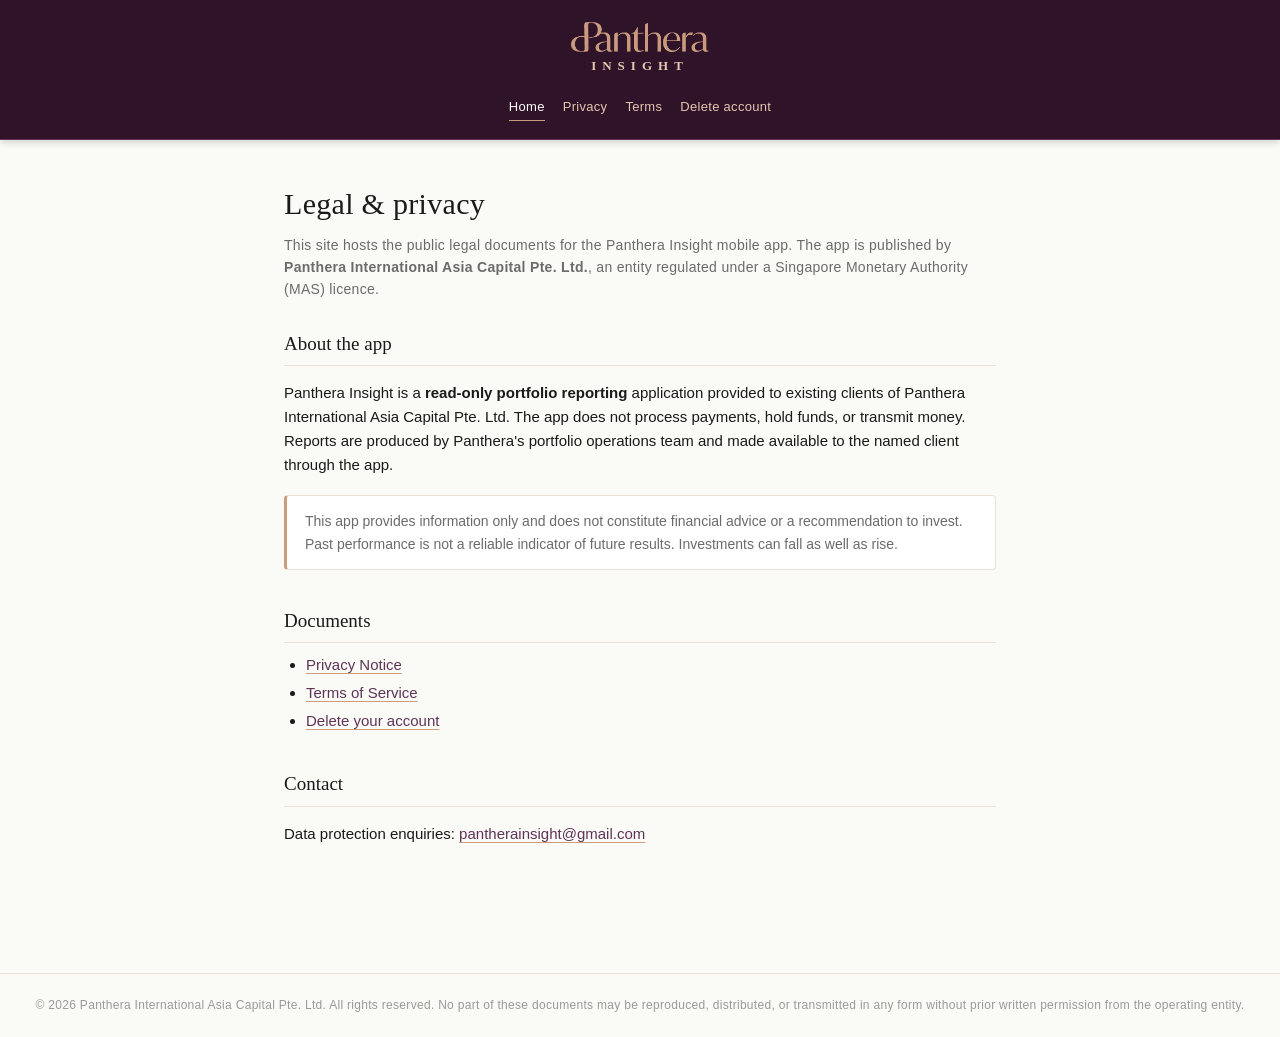
==== index.html @ 2f25b0ae "Init application legal information, terms and conditions for Panthera Insight." ====
<!DOCTYPE html>
<html lang="en">
<head>
  <meta charset="utf-8" />
  <meta name="viewport" content="width=device-width, initial-scale=1" />
  <title>Panthera Insight — Legal</title>
  <link rel="stylesheet" href="style.css" />
</head>
<body>
  <header class="site">
    <div class="inner">
      <div class="brand">
        <img class="wordmark"
             src="assets/panthera-wordmark-gold.png"
             alt="Panthera">
        <div class="submark">INSIGHT</div>
      </div>
      <nav>
        <a href="index.html" aria-current="page">Home</a>
        <a href="privacy.html">Privacy</a>
        <a href="terms.html">Terms</a>
        <a href="delete-account.html">Delete account</a>
      </nav>
    </div>
  </header>
  <main>
    <h1>Legal &amp; privacy</h1>
    <p class="lede">
      This site hosts the public legal documents for the
      Panthera Insight mobile app. The app is published by
      <strong>Panthera International Asia Capital Pte. Ltd.</strong>,
      an entity regulated under a Singapore Monetary Authority (MAS)
      licence.
    </p>

    <h2>About the app</h2>
    <p>
      Panthera Insight is a
      <strong>read-only portfolio reporting</strong> application
      provided to existing clients of Panthera International Asia
      Capital Pte. Ltd. The app does not process payments, hold
      funds, or transmit money. Reports are produced by Panthera's
      portfolio operations team and made available to the named client
      through the app.
    </p>

    <div class="callout">
      This app provides information only and does not constitute
      financial advice or a recommendation to invest. Past performance
      is not a reliable indicator of future results. Investments can
      fall as well as rise.
    </div>

    <h2>Documents</h2>
    <ul>
      <li><a href="privacy.html">Privacy Notice</a></li>
      <li><a href="terms.html">Terms of Service</a></li>
      <li><a href="delete-account.html">Delete your account</a></li>
    </ul>

    <h2>Contact</h2>
    <p>
      Data protection enquiries:
      <a href="mailto:pantherainsight@gmail.com">pantherainsight@gmail.com</a>
    </p>
  </main>
  <footer class="site">
    &copy; 2026 Panthera International Asia Capital Pte. Ltd. All rights
    reserved.  No part of these documents may be reproduced,
    distributed, or transmitted in any form without prior written
    permission from the operating entity.
  </footer>
</body>
</html>
---- style.css ----
/* Panthera Insight — public legal site.
   Palette matches lib/core/theme/app_theme.dart:
     pantheraDeepPurple  rgb(47,  19,  40)
     pantheraMidPurple   rgb(94,  52,  86)
     pantheraGold        rgb(205, 156, 127)
     pantheraAqua        rgb(54,  182, 195)   — unused on legal pages.
*/

:root {
  --deep:        #2F1328;
  --mid:         #5E3456;
  --gold:        #CD9C7F;
  --gold-soft:   #E4C6B0;

  --bg:          #FAFAF7;
  --surface:     #FFFFFF;
  --surface-2:   #F4F2EE;
  --border:      #E8E2D8;

  --text:        #1A1A1A;
  --muted:       #6B6B6B;
  --tertiary:    #9A9A9A;

  --danger:      #A32D2D;
  --max-width:   760px;

  --font-serif:  Didot, "Bodoni 72", "Playfair Display", Georgia, serif;
  --font-sans:   -apple-system, BlinkMacSystemFont, "Segoe UI", Roboto,
                 "Helvetica Neue", Arial, sans-serif;
}

@media (prefers-color-scheme: dark) {
  :root {
    --bg:        #1A0E18;
    --surface:   #261621;
    --surface-2: #2F1B29;
    --border:    #3D2435;
    --text:      #F3EEE8;
    --muted:     #C7BBB1;
    --tertiary:  #8E8278;
  }
}

* { box-sizing: border-box; }

html, body { margin: 0; padding: 0; }

body {
  background: var(--bg);
  color: var(--text);
  font-family: var(--font-sans);
  font-size: 15px;
  line-height: 1.6;
  -webkit-font-smoothing: antialiased;
}

/* ─────────────────────── Header ─────────────────────── */

header.site {
  background: var(--deep);
  color: var(--gold);
  border-bottom: 1px solid var(--mid);
  padding: 22px 24px 18px;
  /* Pinned: stays in view while the main content scrolls under it.
     z-index keeps the header above any positioned children of
     `main`. The drop-shadow appears only once content has scrolled
     past, so the header looks flat at the top of the page. */
  position: sticky;
  top: 0;
  z-index: 10;
  box-shadow: 0 2px 8px rgba(0, 0, 0, 0.18);
}

header.site .inner {
  max-width: var(--max-width);
  margin: 0 auto;
  display: flex;
  flex-direction: column;
  align-items: center;
  gap: 8px;
}

header.site .brand {
  text-align: center;
}

header.site h1 {
  font-family: var(--font-serif);
  font-weight: 500;
  font-size: 28px;
  letter-spacing: 0.5px;
  margin: 0;
  color: var(--gold);
}

header.site .wordmark {
  display: block;
  height: 30px;
  width: auto;
  /* The PNG ships at full resolution; constrain by height so the
     wordmark scales gracefully across devices without pixelating
     on retina. */
}

header.site .submark {
  font-family: var(--font-serif);
  font-weight: 600;
  font-size: 13px;
  letter-spacing: 6px;
  color: var(--gold-soft);
  margin-top: 4px;
}

header.site nav {
  margin-top: 12px;
  display: flex;
  gap: 18px;
  flex-wrap: wrap;
  justify-content: center;
}

header.site nav a {
  color: var(--gold-soft);
  text-decoration: none;
  font-size: 13px;
  letter-spacing: 0.3px;
  transition: color 120ms ease;
}

header.site nav a:hover { color: #fff; }
header.site nav a[aria-current="page"] {
  color: #fff;
  border-bottom: 1px solid var(--gold);
  padding-bottom: 2px;
}

/* ─────────────────────── Main ─────────────────────── */

main {
  max-width: var(--max-width);
  margin: 0 auto;
  padding: 40px 24px 64px;
}

main h1 {
  font-family: var(--font-serif);
  font-weight: 500;
  font-size: 30px;
  letter-spacing: 0.3px;
  margin: 0 0 6px;
  color: var(--text);
}

main p.lede {
  color: var(--muted);
  font-size: 14px;
  letter-spacing: 0.3px;
  margin: 0 0 28px;
}

h2 {
  font-family: var(--font-serif);
  font-weight: 500;
  font-size: 19px;
  margin: 36px 0 10px;
  padding-bottom: 6px;
  border-bottom: 1px solid var(--border);
  color: var(--text);
}

h2:first-of-type { margin-top: 24px; }

h3 {
  font-family: var(--font-sans);
  font-size: 14px;
  font-weight: 700;
  letter-spacing: 0.3px;
  text-transform: uppercase;
  color: var(--muted);
  margin: 22px 0 6px;
}

ul, ol {
  padding-left: 22px;
  margin: 8px 0 14px;
}

li { margin: 4px 0; }

a {
  color: var(--mid);
  text-decoration-color: var(--gold);
  text-underline-offset: 3px;
}
@media (prefers-color-scheme: dark) {
  a { color: var(--gold-soft); }
}

a:hover { color: var(--deep); }
@media (prefers-color-scheme: dark) {
  a:hover { color: #fff; }
}

strong { font-weight: 600; }

code, .mono {
  font-family: ui-monospace, "SF Mono", Menlo, Consolas, monospace;
  font-size: 0.88em;
  background: var(--surface-2);
  padding: 2px 6px;
  border-radius: 4px;
  border: 1px solid var(--border);
}

/* ─────────────────────── Callouts ─────────────────────── */

.callout {
  background: var(--surface);
  border: 1px solid var(--border);
  border-left: 3px solid var(--gold);
  padding: 14px 18px;
  margin: 18px 0;
  border-radius: 4px;
  font-size: 14px;
  color: var(--muted);
}

.callout.danger {
  border-left-color: var(--danger);
}

/* ─────────────────────── Buttons ─────────────────────── */

.button {
  display: inline-block;
  padding: 11px 20px;
  background: var(--deep);
  color: var(--gold-soft);
  text-decoration: none;
  border-radius: 6px;
  font-weight: 600;
  font-size: 14px;
  letter-spacing: 0.3px;
  border: 1px solid var(--mid);
  transition: background 120ms ease, color 120ms ease;
}

.button:hover {
  background: var(--mid);
  color: #fff;
}

.button.danger {
  background: var(--danger);
  border-color: var(--danger);
  color: #fff;
}

.button.danger:hover {
  background: #8a1f1f;
}

/* ─────────────────────── Tables ─────────────────────── */

table {
  width: 100%;
  border-collapse: collapse;
  margin: 14px 0 20px;
  font-size: 14px;
}

th, td {
  padding: 8px 10px;
  text-align: left;
  border-bottom: 1px solid var(--border);
  vertical-align: top;
}

th {
  font-weight: 600;
  color: var(--muted);
  background: var(--surface-2);
}

/* ─────────────────────── Footer ─────────────────────── */

footer.site {
  border-top: 1px solid var(--border);
  margin-top: 48px;
  padding: 22px 24px;
  font-size: 12px;
  color: var(--tertiary);
  text-align: center;
  letter-spacing: 0.3px;
}

footer.site strong {
  color: var(--muted);
  font-weight: 600;
}

/* ─────────────────────── Narrow screens ─────────────────────── */

@media (max-width: 520px) {
  header.site { padding: 16px 16px 12px; }
  header.site h1 { font-size: 24px; }
  header.site .wordmark { height: 26px; }
  header.site .submark { font-size: 12px; letter-spacing: 5px; }
  main { padding: 28px 16px 48px; }
  main h1 { font-size: 26px; }
  h2 { font-size: 17px; }
}
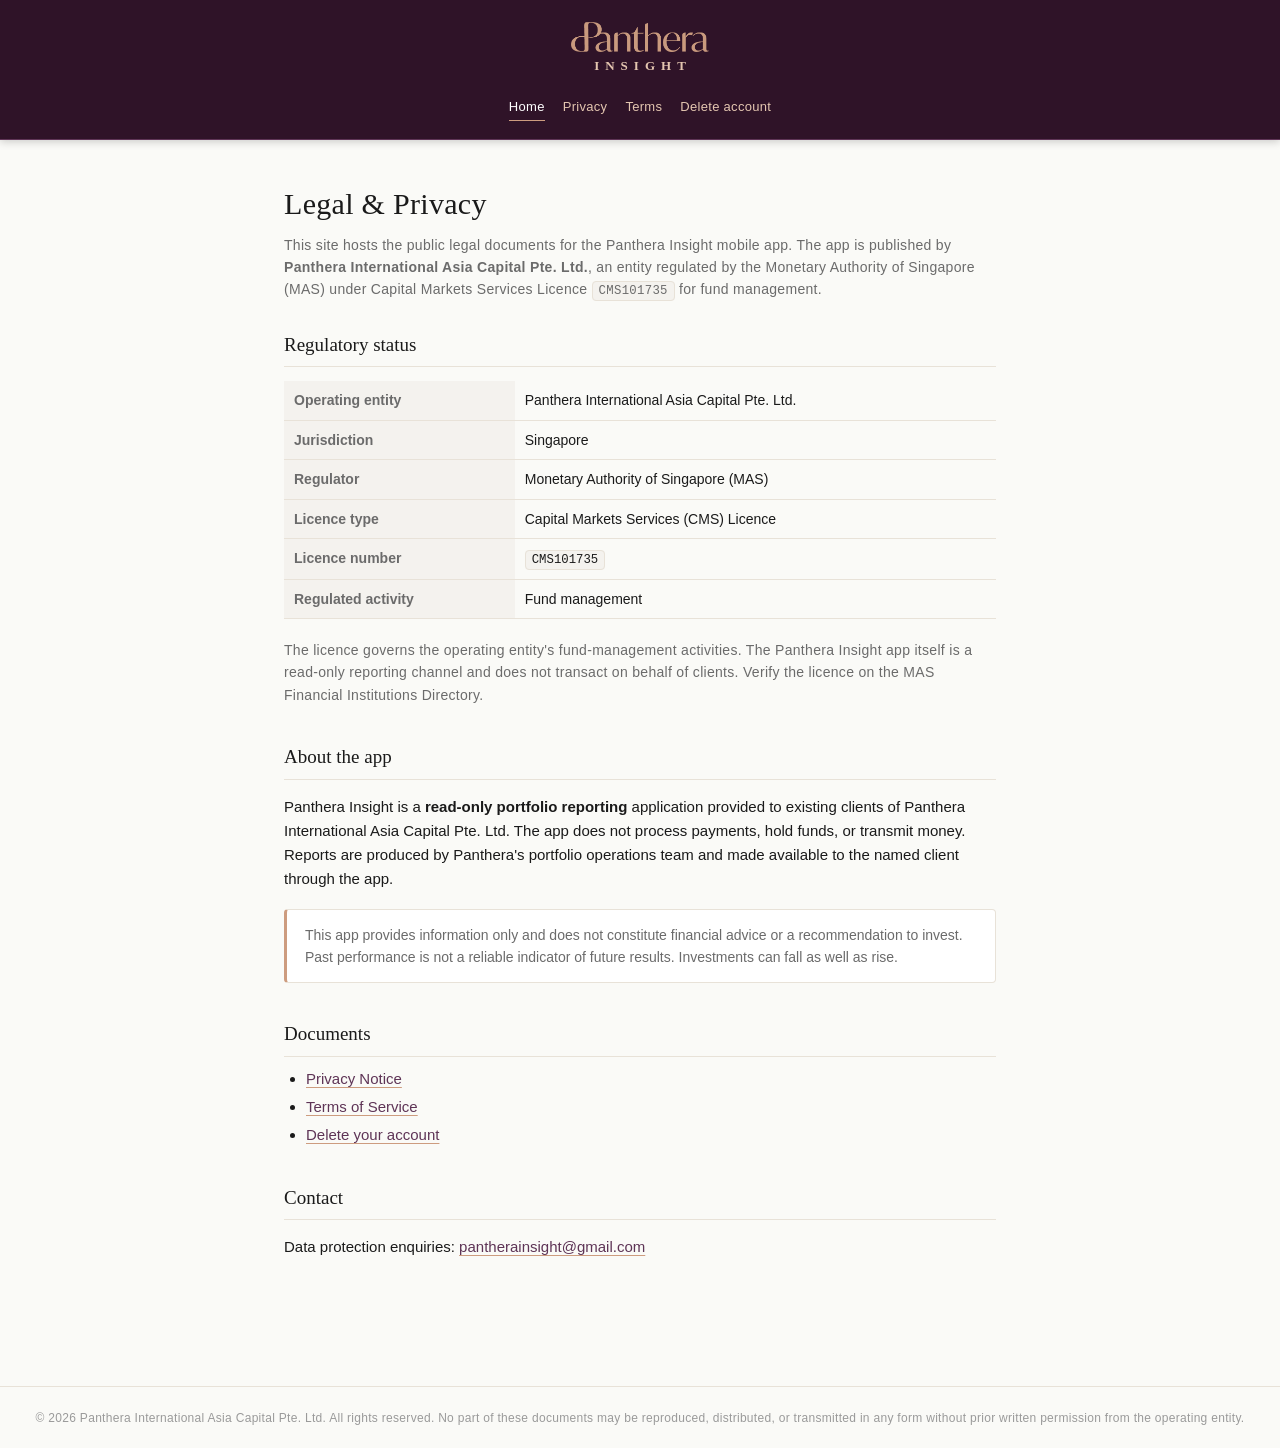
==== commit 2ae533ba: "Update legal sites theme." ====
--- a/index.html
+++ b/index.html
@@ -4,6 +4,7 @@
   <meta charset="utf-8" />
   <meta name="viewport" content="width=device-width, initial-scale=1" />
   <title>Panthera Insight — Legal</title>
+  <link rel="icon" type="image/png" href="assets/favicon.png" />
   <link rel="stylesheet" href="style.css" />
 </head>
 <body>
@@ -24,13 +25,50 @@
     </div>
   </header>
   <main>
-    <h1>Legal &amp; privacy</h1>
+    <h1>Legal &amp; Privacy</h1>
     <p class="lede">
       This site hosts the public legal documents for the
       Panthera Insight mobile app. The app is published by
       <strong>Panthera International Asia Capital Pte. Ltd.</strong>,
-      an entity regulated under a Singapore Monetary Authority (MAS)
-      licence.
+      an entity regulated by the Monetary Authority of Singapore
+      (MAS) under Capital Markets Services Licence
+      <span class="mono">CMS101735</span> for fund management.
+    </p>
+
+    <h2>Regulatory status</h2>
+    <table>
+      <tbody>
+        <tr>
+          <th scope="row">Operating entity</th>
+          <td>Panthera International Asia Capital Pte. Ltd.</td>
+        </tr>
+        <tr>
+          <th scope="row">Jurisdiction</th>
+          <td>Singapore</td>
+        </tr>
+        <tr>
+          <th scope="row">Regulator</th>
+          <td>Monetary Authority of Singapore (MAS)</td>
+        </tr>
+        <tr>
+          <th scope="row">Licence type</th>
+          <td>Capital Markets Services (CMS) Licence</td>
+        </tr>
+        <tr>
+          <th scope="row">Licence number</th>
+          <td><span class="mono">CMS101735</span></td>
+        </tr>
+        <tr>
+          <th scope="row">Regulated activity</th>
+          <td>Fund management</td>
+        </tr>
+      </tbody>
+    </table>
+    <p class="lede">
+      The licence governs the operating entity's fund-management
+      activities. The Panthera Insight app itself is a read-only
+      reporting channel and does not transact on behalf of clients.
+      Verify the licence on the MAS Financial Institutions Directory.
     </p>
 
     <h2>About the app</h2>
--- a/style.css
+++ b/style.css
@@ -82,6 +82,9 @@
 
 header.site .brand {
   text-align: center;
+  display: flex;
+  flex-direction: column;
+  align-items: center;
 }
 
 header.site h1 {
@@ -95,6 +98,7 @@
 
 header.site .wordmark {
   display: block;
+  margin: 0 auto;
   height: 30px;
   width: auto;
   /* The PNG ships at full resolution; constrain by height so the
@@ -107,6 +111,9 @@
   font-weight: 600;
   font-size: 13px;
   letter-spacing: 6px;
+  /* Trailing letter-spacing pushes the visual center right; pad-left
+     by the same amount so INSIGHT sits true-center under the PNG. */
+  padding-left: 6px;
   color: var(--gold-soft);
   margin-top: 4px;
 }
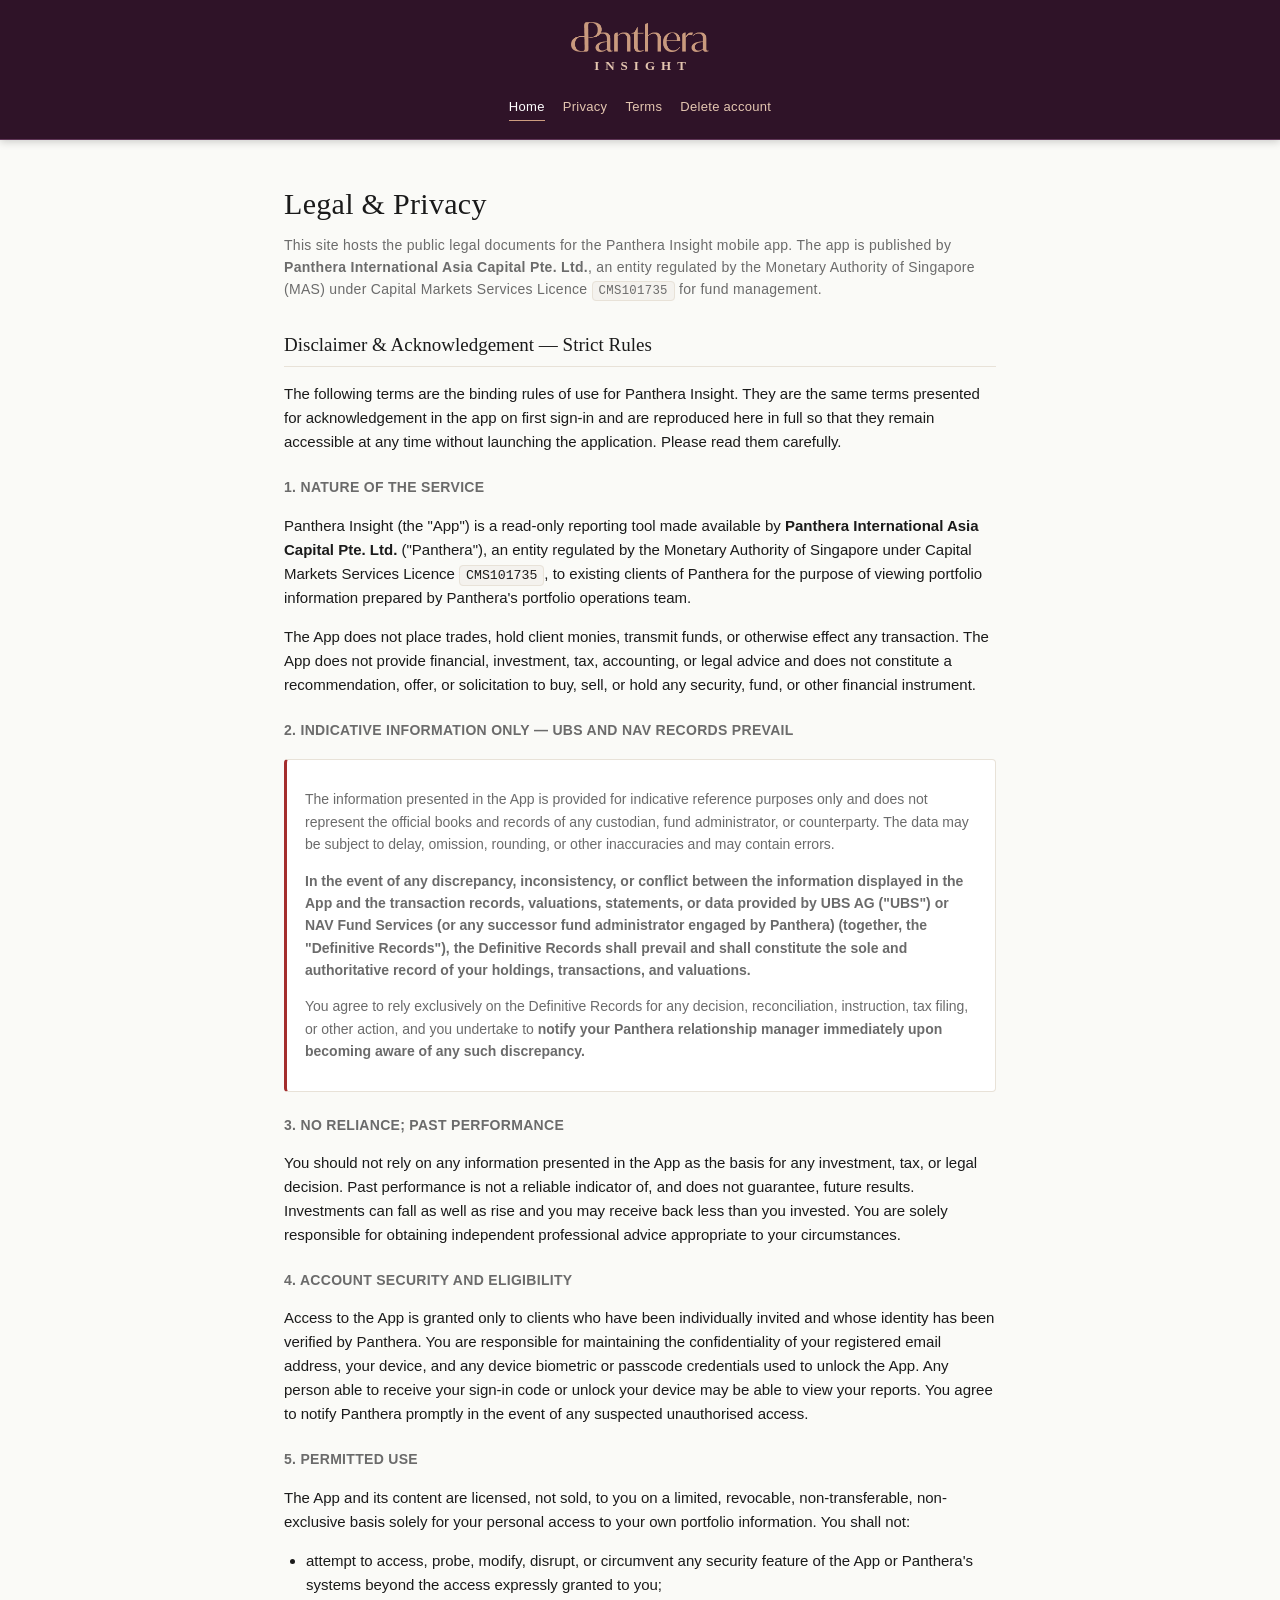
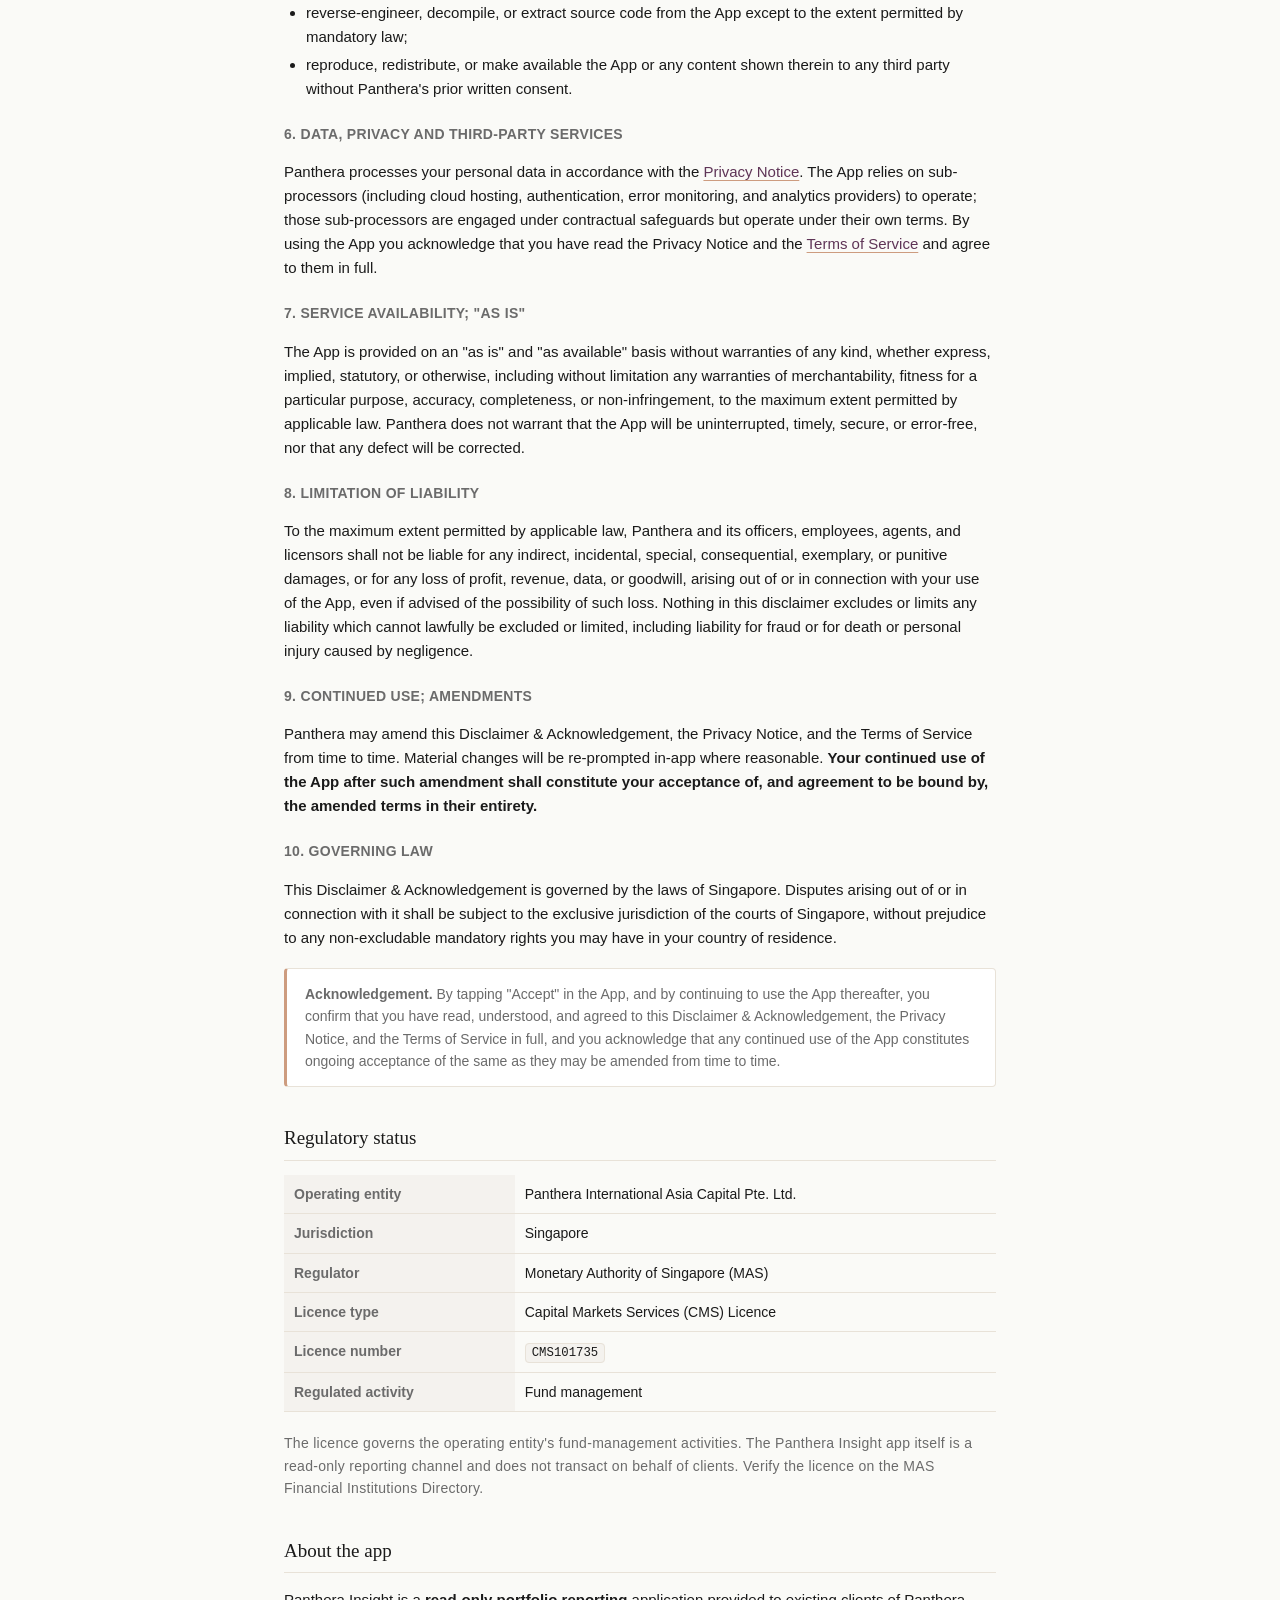
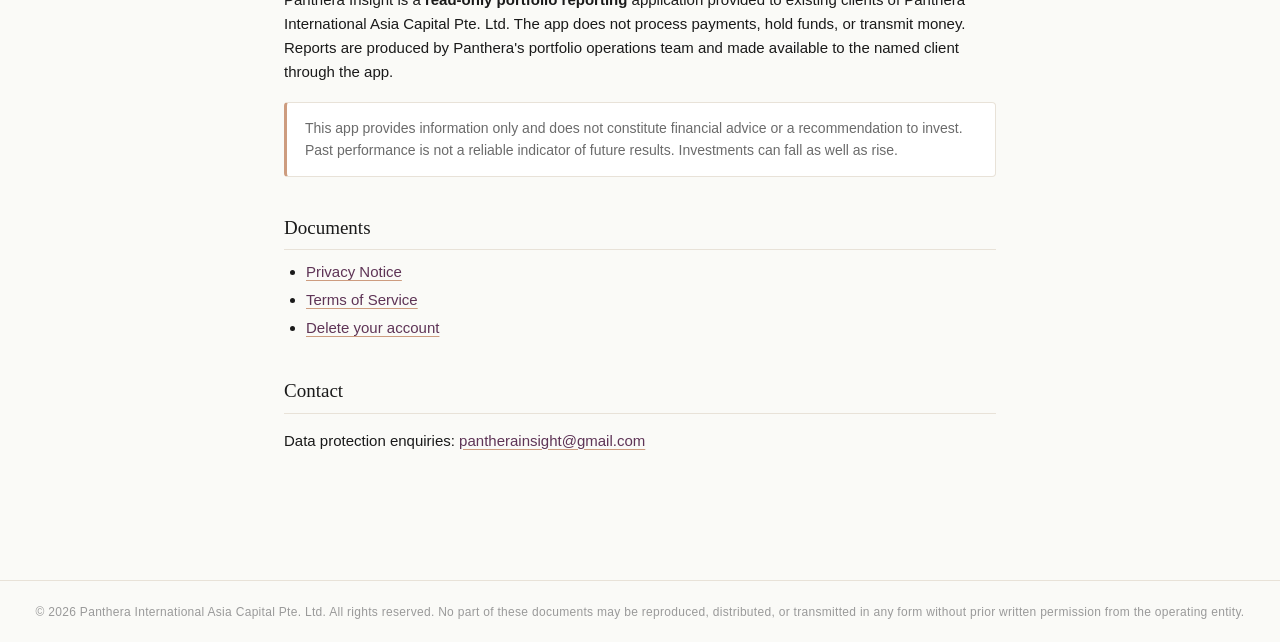
==== commit d1e0d667: "Add disclaimer full text toi legal site." ====
--- a/index.html
+++ b/index.html
@@ -35,6 +35,169 @@
       <span class="mono">CMS101735</span> for fund management.
     </p>
 
+    <h2>Disclaimer &amp; Acknowledgement — Strict Rules</h2>
+    <p>
+      The following terms are the binding rules of use for Panthera
+      Insight. They are the same terms presented for acknowledgement in
+      the app on first sign-in and are reproduced here in full so that
+      they remain accessible at any time without launching the
+      application. Please read them carefully.
+    </p>
+
+    <h3>1. Nature of the service</h3>
+    <p>
+      Panthera Insight (the "App") is a read-only reporting tool made
+      available by <strong>Panthera International Asia Capital Pte.
+      Ltd.</strong> ("Panthera"), an entity regulated by the Monetary
+      Authority of Singapore under Capital Markets Services Licence
+      <span class="mono">CMS101735</span>, to existing clients of
+      Panthera for the purpose of viewing portfolio information prepared
+      by Panthera's portfolio operations team.
+    </p>
+    <p>
+      The App does not place trades, hold client monies, transmit funds,
+      or otherwise effect any transaction. The App does not provide
+      financial, investment, tax, accounting, or legal advice and does
+      not constitute a recommendation, offer, or solicitation to buy,
+      sell, or hold any security, fund, or other financial instrument.
+    </p>
+
+    <h3>2. Indicative information only — UBS and NAV records prevail</h3>
+    <div class="callout danger">
+      <p>
+        The information presented in the App is provided for indicative
+        reference purposes only and does not represent the official
+        books and records of any custodian, fund administrator, or
+        counterparty. The data may be subject to delay, omission,
+        rounding, or other inaccuracies and may contain errors.
+      </p>
+      <p>
+        <strong>In the event of any discrepancy, inconsistency, or
+        conflict between the information displayed in the App and the
+        transaction records, valuations, statements, or data provided
+        by UBS AG ("UBS") or NAV Fund Services (or any successor fund
+        administrator engaged by Panthera) (together, the "Definitive
+        Records"), the Definitive Records shall prevail and shall
+        constitute the sole and authoritative record of your holdings,
+        transactions, and valuations.</strong>
+      </p>
+      <p>
+        You agree to rely exclusively on the Definitive Records for any
+        decision, reconciliation, instruction, tax filing, or other
+        action, and you undertake to <strong>notify your Panthera
+        relationship manager immediately upon becoming aware of any such
+        discrepancy.</strong>
+      </p>
+    </div>
+
+    <h3>3. No reliance; past performance</h3>
+    <p>
+      You should not rely on any information presented in the App as
+      the basis for any investment, tax, or legal decision. Past
+      performance is not a reliable indicator of, and does not
+      guarantee, future results. Investments can fall as well as rise
+      and you may receive back less than you invested. You are solely
+      responsible for obtaining independent professional advice
+      appropriate to your circumstances.
+    </p>
+
+    <h3>4. Account security and eligibility</h3>
+    <p>
+      Access to the App is granted only to clients who have been
+      individually invited and whose identity has been verified by
+      Panthera. You are responsible for maintaining the confidentiality
+      of your registered email address, your device, and any device
+      biometric or passcode credentials used to unlock the App. Any
+      person able to receive your sign-in code or unlock your device
+      may be able to view your reports. You agree to notify Panthera
+      promptly in the event of any suspected unauthorised access.
+    </p>
+
+    <h3>5. Permitted use</h3>
+    <p>
+      The App and its content are licensed, not sold, to you on a
+      limited, revocable, non-transferable, non-exclusive basis solely
+      for your personal access to your own portfolio information. You
+      shall not:
+    </p>
+    <ul>
+      <li>attempt to access, probe, modify, disrupt, or circumvent any
+        security feature of the App or Panthera's systems beyond the
+        access expressly granted to you;</li>
+      <li>reverse-engineer, decompile, or extract source code from the
+        App except to the extent permitted by mandatory law;</li>
+      <li>reproduce, redistribute, or make available the App or any
+        content shown therein to any third party without Panthera's
+        prior written consent.</li>
+    </ul>
+
+    <h3>6. Data, privacy and third-party services</h3>
+    <p>
+      Panthera processes your personal data in accordance with the
+      <a href="privacy.html">Privacy Notice</a>. The App relies on
+      sub-processors (including cloud hosting, authentication, error
+      monitoring, and analytics providers) to operate; those
+      sub-processors are engaged under contractual safeguards but
+      operate under their own terms. By using the App you acknowledge
+      that you have read the Privacy Notice and the
+      <a href="terms.html">Terms of Service</a> and agree to them in
+      full.
+    </p>
+
+    <h3>7. Service availability; "as is"</h3>
+    <p>
+      The App is provided on an "as is" and "as available" basis
+      without warranties of any kind, whether express, implied,
+      statutory, or otherwise, including without limitation any
+      warranties of merchantability, fitness for a particular purpose,
+      accuracy, completeness, or non-infringement, to the maximum
+      extent permitted by applicable law. Panthera does not warrant
+      that the App will be uninterrupted, timely, secure, or
+      error-free, nor that any defect will be corrected.
+    </p>
+
+    <h3>8. Limitation of liability</h3>
+    <p>
+      To the maximum extent permitted by applicable law, Panthera and
+      its officers, employees, agents, and licensors shall not be
+      liable for any indirect, incidental, special, consequential,
+      exemplary, or punitive damages, or for any loss of profit,
+      revenue, data, or goodwill, arising out of or in connection with
+      your use of the App, even if advised of the possibility of such
+      loss. Nothing in this disclaimer excludes or limits any liability
+      which cannot lawfully be excluded or limited, including liability
+      for fraud or for death or personal injury caused by negligence.
+    </p>
+
+    <h3>9. Continued use; amendments</h3>
+    <p>
+      Panthera may amend this Disclaimer &amp; Acknowledgement, the
+      Privacy Notice, and the Terms of Service from time to time.
+      Material changes will be re-prompted in-app where reasonable.
+      <strong>Your continued use of the App after such amendment shall
+      constitute your acceptance of, and agreement to be bound by, the
+      amended terms in their entirety.</strong>
+    </p>
+
+    <h3>10. Governing law</h3>
+    <p>
+      This Disclaimer &amp; Acknowledgement is governed by the laws of
+      Singapore. Disputes arising out of or in connection with it shall
+      be subject to the exclusive jurisdiction of the courts of
+      Singapore, without prejudice to any non-excludable mandatory
+      rights you may have in your country of residence.
+    </p>
+
+    <div class="callout">
+      <strong>Acknowledgement.</strong> By tapping "Accept" in the App,
+      and by continuing to use the App thereafter, you confirm that you
+      have read, understood, and agreed to this Disclaimer &amp;
+      Acknowledgement, the Privacy Notice, and the Terms of Service in
+      full, and you acknowledge that any continued use of the App
+      constitutes ongoing acceptance of the same as they may be amended
+      from time to time.
+    </div>
+
     <h2>Regulatory status</h2>
     <table>
       <tbody>
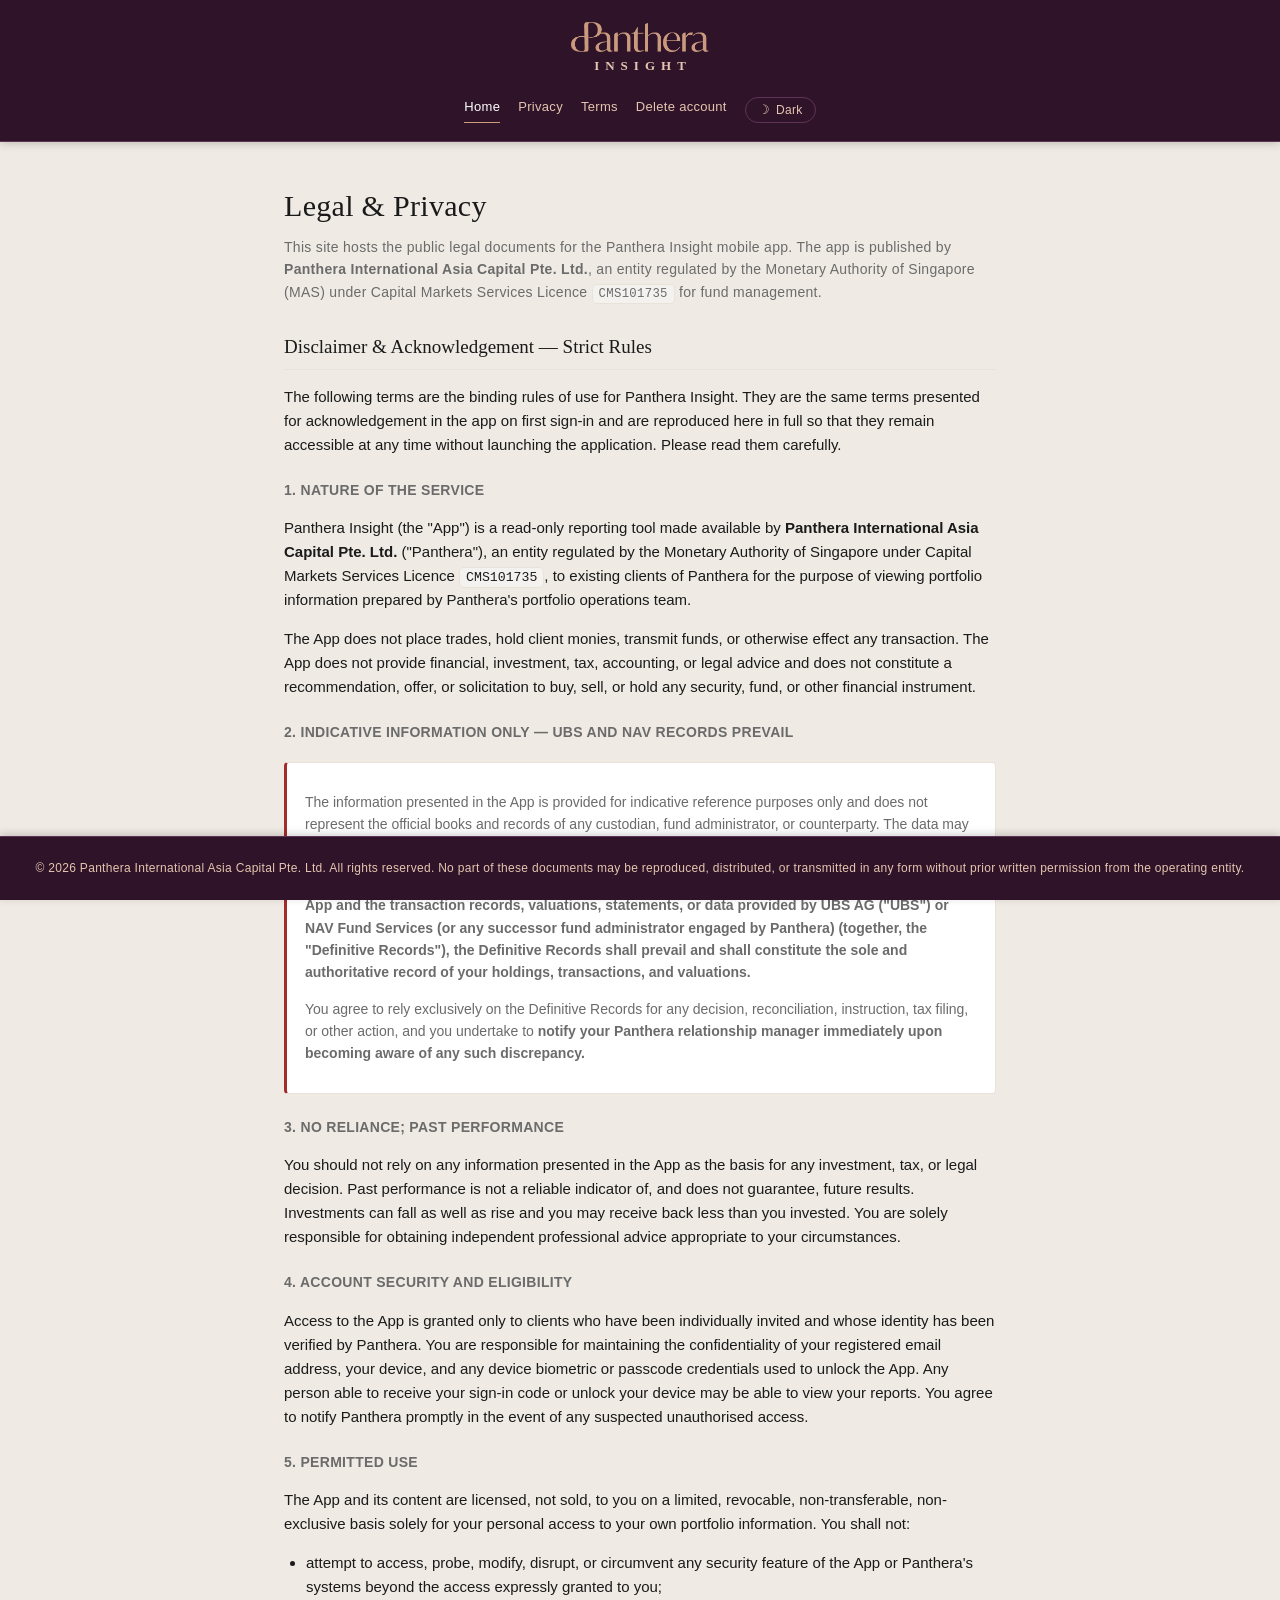
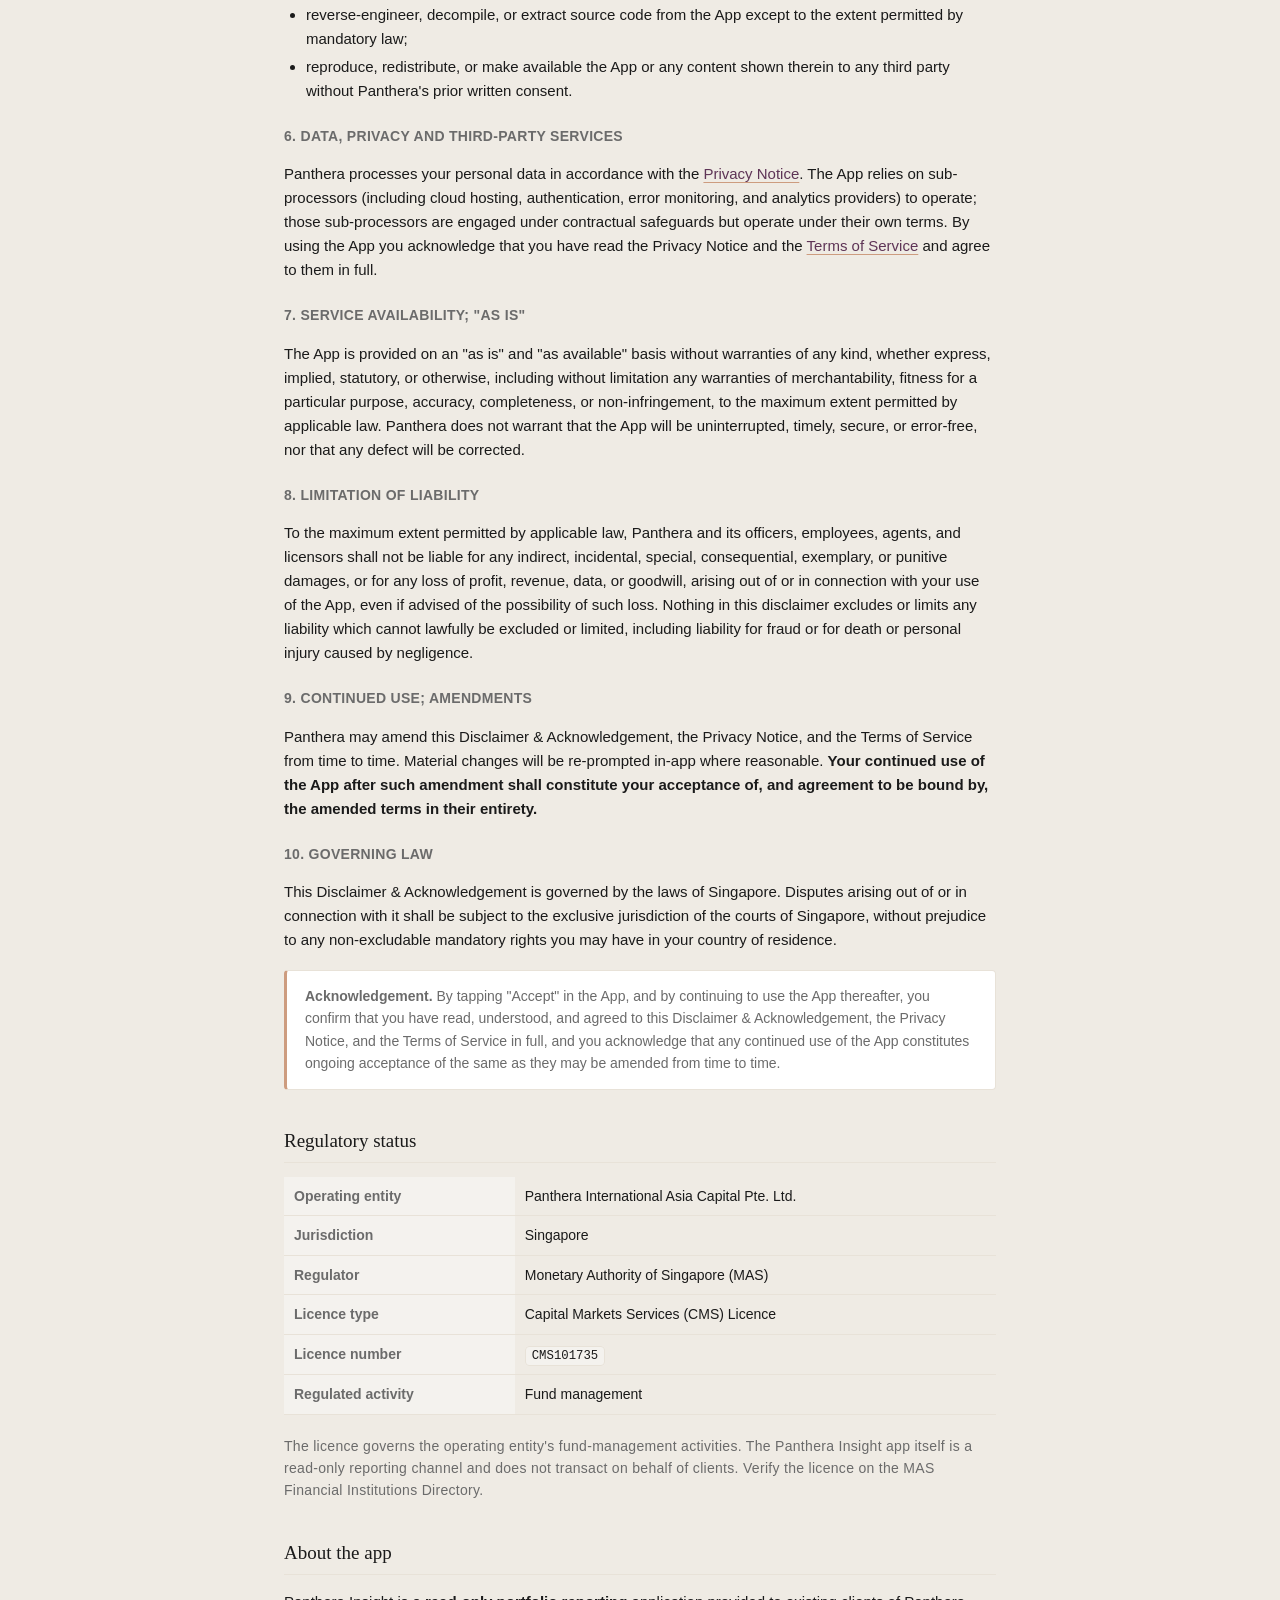
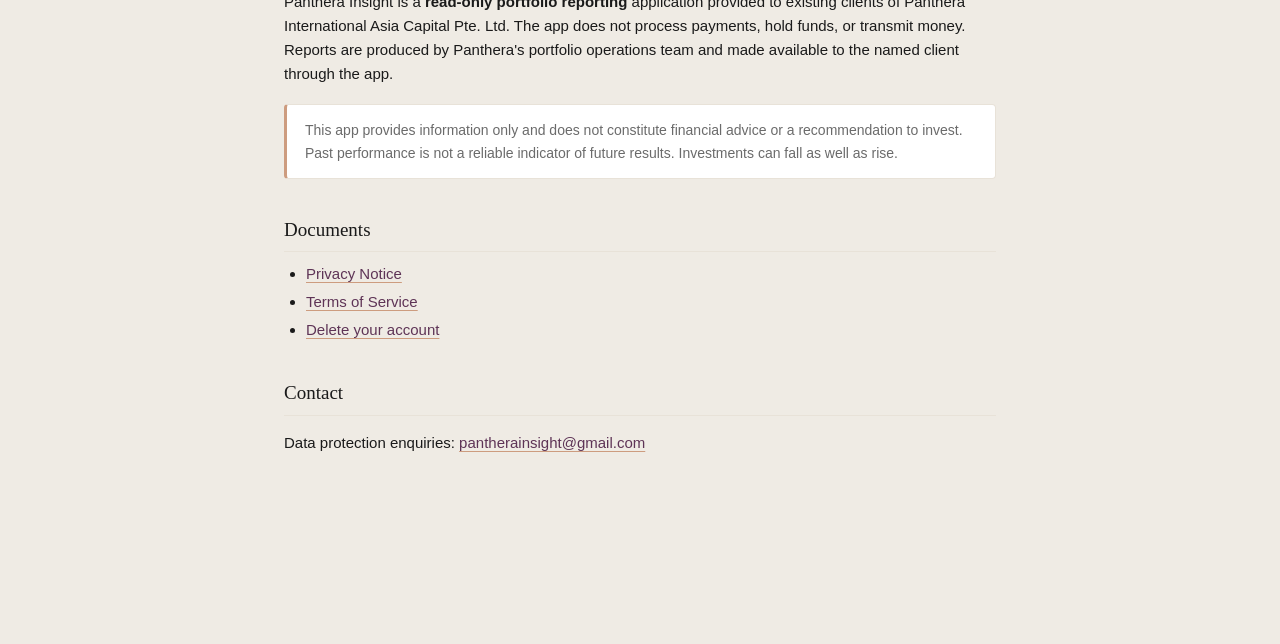
==== commit 3236fd43: "Add switcher for dark and light theme." ====
--- a/index.html
+++ b/index.html
@@ -6,6 +6,22 @@
   <title>Panthera Insight — Legal</title>
   <link rel="icon" type="image/png" href="assets/favicon.png" />
   <link rel="stylesheet" href="style.css" />
+  <!-- Resolve the theme before first paint to avoid a flash of the
+       wrong palette. Mirrors the logic in theme.js (kept inline and
+       dependency-free so it runs synchronously during head parse). -->
+  <script>
+    (function () {
+      try {
+        var c = localStorage.getItem("panthera-theme");
+        var t = c === "light" || c === "dark" ? c
+          : (window.matchMedia &&
+             window.matchMedia("(prefers-color-scheme: dark)").matches
+               ? "dark" : "light");
+        document.documentElement.setAttribute("data-theme", t);
+      } catch (e) {}
+    })();
+  </script>
+  <script defer src="theme.js"></script>
 </head>
 <body>
   <header class="site">
@@ -21,6 +37,11 @@
         <a href="privacy.html">Privacy</a>
         <a href="terms.html">Terms</a>
         <a href="delete-account.html">Delete account</a>
+        <button type="button" class="theme-toggle"
+                aria-label="Switch between light and dark theme">
+          <span class="when-light"><span class="icon" aria-hidden="true">&#9789;</span>Dark</span>
+          <span class="when-dark"><span class="icon" aria-hidden="true">&#9728;</span>Light</span>
+        </button>
       </nav>
     </div>
   </header>
--- a/style.css
+++ b/style.css
@@ -12,7 +12,7 @@
   --gold:        #CD9C7F;
   --gold-soft:   #E4C6B0;
 
-  --bg:          #FAFAF7;
+  --bg:          #EFEBE4;
   --surface:     #FFFFFF;
   --surface-2:   #F4F2EE;
   --border:      #E8E2D8;
@@ -24,13 +24,35 @@
   --danger:      #A32D2D;
   --max-width:   760px;
 
+  --link:        var(--mid);
+  --link-hover:  var(--deep);
+
   --font-serif:  Didot, "Bodoni 72", "Playfair Display", Georgia, serif;
   --font-sans:   -apple-system, BlinkMacSystemFont, "Segoe UI", Roboto,
                  "Helvetica Neue", Arial, sans-serif;
 }
 
+/* Dark palette. The same token overrides are applied in two cases:
+   (1) the visitor has explicitly chosen dark via the header toggle
+       (`data-theme="dark"` set on <html> by theme.js), and
+   (2) no explicit choice is stored and the OS prefers dark. The
+       early-apply script in each page resolves the active theme and
+       writes data-theme before paint, so the media query below is a
+       no-JS fallback only — hence the :not([data-theme]) guard. */
+:root[data-theme="dark"] {
+  --bg:        #1A0E18;
+  --surface:   #261621;
+  --surface-2: #2F1B29;
+  --border:    #3D2435;
+  --text:      #F3EEE8;
+  --muted:     #C7BBB1;
+  --tertiary:  #8E8278;
+  --link:      var(--gold-soft);
+  --link-hover:#FFFFFF;
+}
+
 @media (prefers-color-scheme: dark) {
-  :root {
+  :root:not([data-theme]) {
     --bg:        #1A0E18;
     --surface:   #261621;
     --surface-2: #2F1B29;
@@ -38,6 +60,8 @@
     --text:      #F3EEE8;
     --muted:     #C7BBB1;
     --tertiary:  #8E8278;
+    --link:      var(--gold-soft);
+    --link-hover:#FFFFFF;
   }
 }
 
@@ -141,6 +165,57 @@
   padding-bottom: 2px;
 }
 
+/* Theme toggle. Sits in the header alongside the nav links and
+   inherits the gold-on-deep palette so it reads as part of the
+   masthead in both light and dark. The label/icon are swapped by
+   theme.js to reflect the action the button performs. */
+.theme-toggle {
+  display: inline-flex;
+  align-items: center;
+  gap: 6px;
+  background: transparent;
+  color: var(--gold-soft);
+  border: 1px solid var(--mid);
+  border-radius: 999px;
+  padding: 5px 12px;
+  font-family: var(--font-sans);
+  font-size: 12px;
+  letter-spacing: 0.3px;
+  cursor: pointer;
+  transition: color 120ms ease, border-color 120ms ease,
+              background 120ms ease;
+}
+
+.theme-toggle:hover {
+  color: #fff;
+  border-color: var(--gold);
+  background: rgba(255, 255, 255, 0.06);
+}
+
+.theme-toggle .icon {
+  font-size: 13px;
+  line-height: 1;
+}
+
+/* Reveal the label/icon pair matching the active theme; the other is
+   hidden. theme.js sets data-theme on <html>, so this keys off the
+   same source of truth as the palette. Defaults (no data-theme, i.e.
+   no-JS) show the dark-mode affordance under a light OS preference. */
+.theme-toggle .when-dark { display: none; }
+.theme-toggle .when-light { display: inline-flex; align-items: center; gap: 6px; }
+
+:root[data-theme="dark"] .theme-toggle .when-light,
+:root[data-theme="light"] .theme-toggle .when-dark { display: none; }
+:root[data-theme="dark"] .theme-toggle .when-dark { display: inline-flex; align-items: center; gap: 6px; }
+:root[data-theme="light"] .theme-toggle .when-light { display: inline-flex; align-items: center; gap: 6px; }
+
+@media (prefers-color-scheme: dark) {
+  :root:not([data-theme]) .theme-toggle .when-light { display: none; }
+  :root:not([data-theme]) .theme-toggle .when-dark {
+    display: inline-flex; align-items: center; gap: 6px;
+  }
+}
+
 /* ─────────────────────── Main ─────────────────────── */
 
 main {
@@ -195,18 +270,12 @@
 li { margin: 4px 0; }
 
 a {
-  color: var(--mid);
+  color: var(--link);
   text-decoration-color: var(--gold);
   text-underline-offset: 3px;
 }
-@media (prefers-color-scheme: dark) {
-  a { color: var(--gold-soft); }
-}
-
-a:hover { color: var(--deep); }
-@media (prefers-color-scheme: dark) {
-  a:hover { color: #fff; }
-}
+
+a:hover { color: var(--link-hover); }
 
 strong { font-weight: 600; }
 
@@ -292,17 +361,27 @@
 /* ─────────────────────── Footer ─────────────────────── */
 
 footer.site {
-  border-top: 1px solid var(--border);
+  /* Mirror the masthead: deep-purple ground with gold text so the
+     page is bookended by the same Panthera palette in both themes. */
+  background: var(--deep);
+  border-top: 1px solid var(--mid);
   margin-top: 48px;
   padding: 22px 24px;
   font-size: 12px;
-  color: var(--tertiary);
+  color: var(--gold-soft);
   text-align: center;
   letter-spacing: 0.3px;
+  /* Pinned to the bottom of the viewport, mirroring the sticky
+     header. The upward shadow lifts it off the content scrolling
+     beneath; it settles flush once the page is scrolled to the end. */
+  position: sticky;
+  bottom: 0;
+  z-index: 10;
+  box-shadow: 0 -2px 8px rgba(0, 0, 0, 0.18);
 }
 
 footer.site strong {
-  color: var(--muted);
+  color: var(--gold);
   font-weight: 600;
 }
 
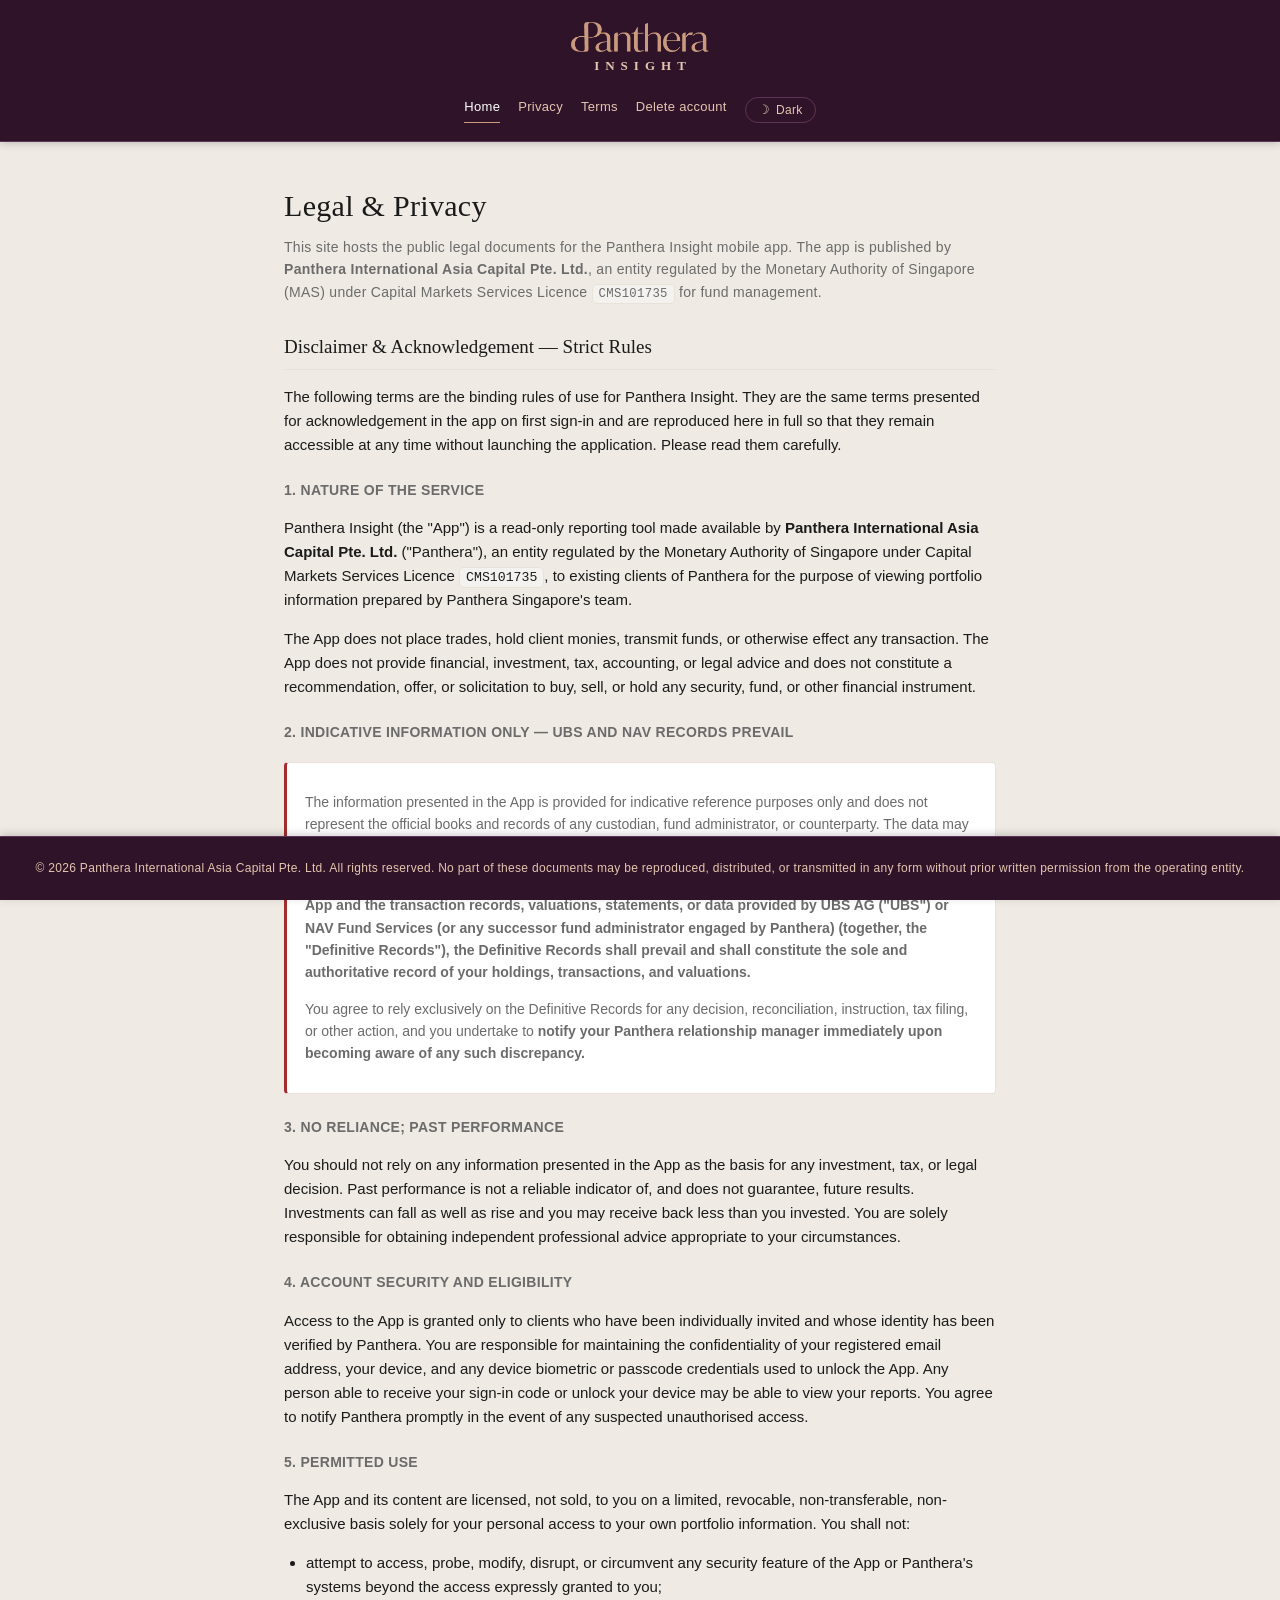
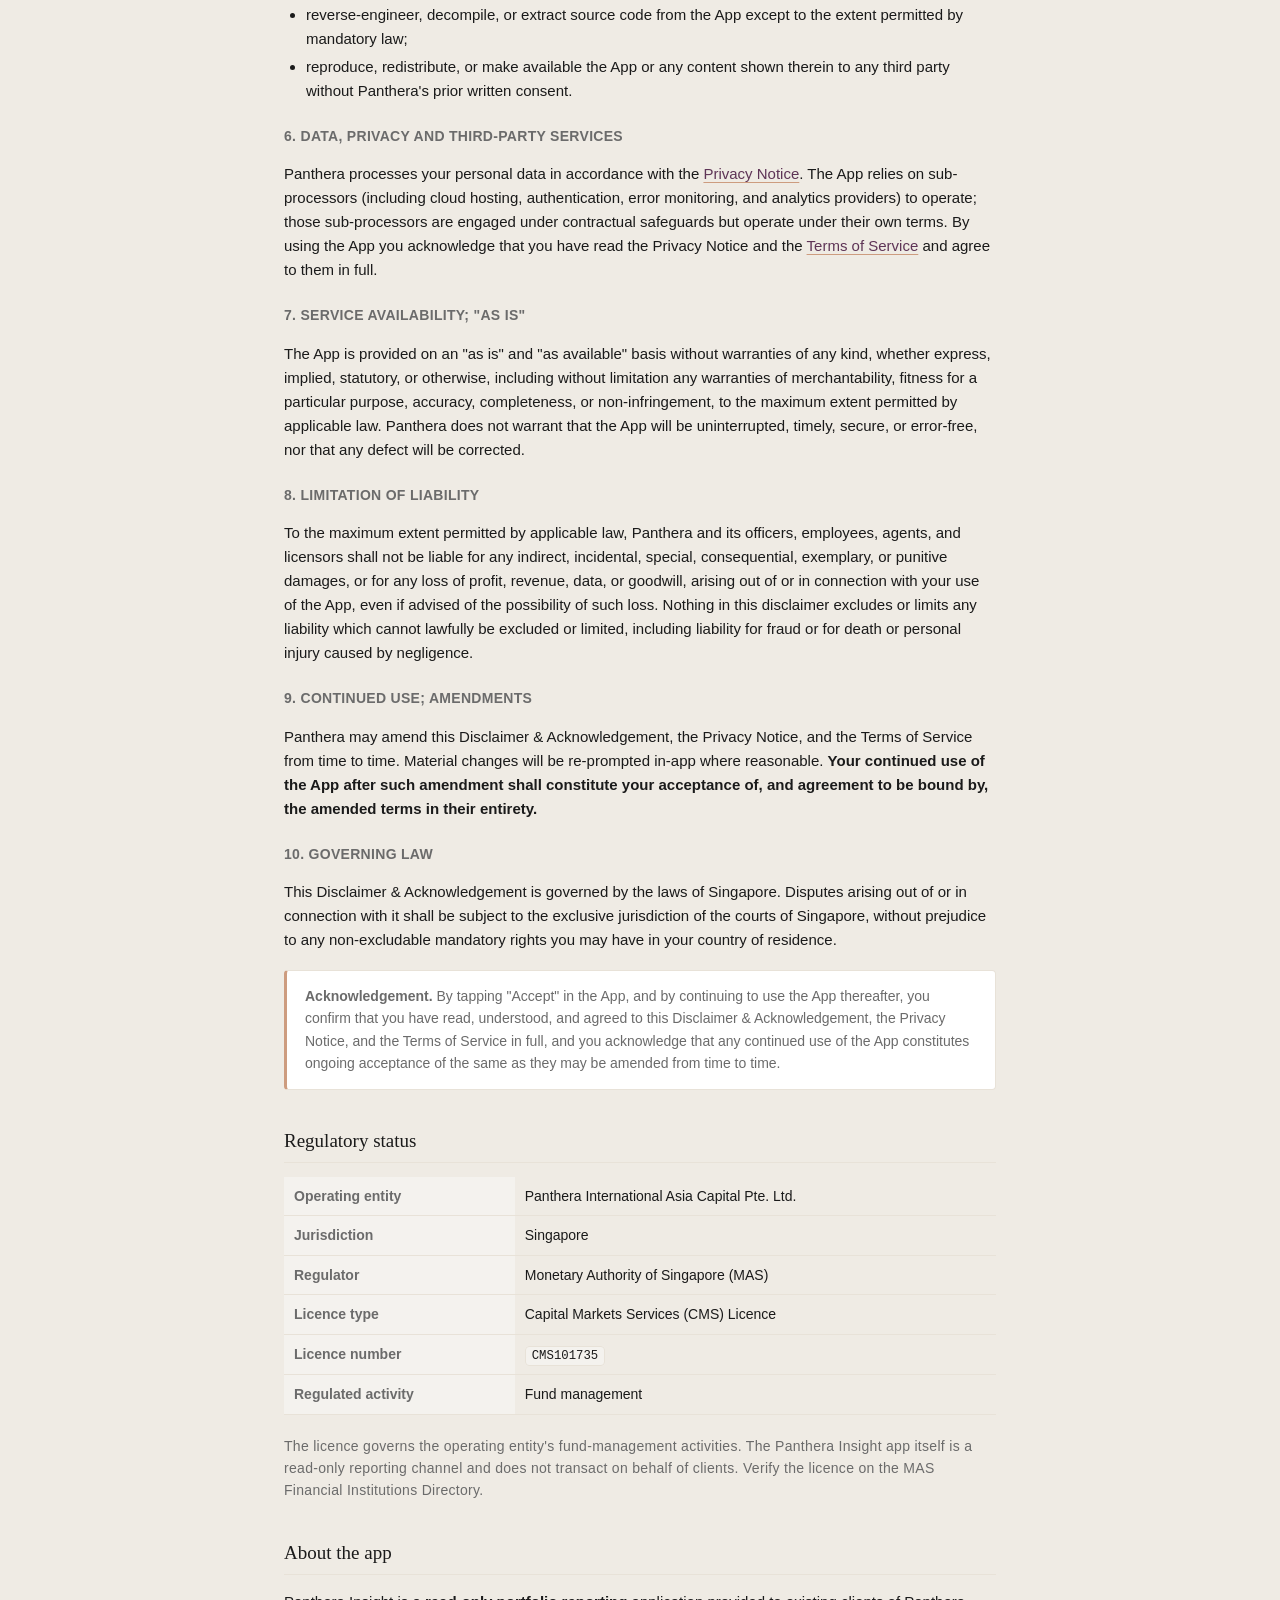
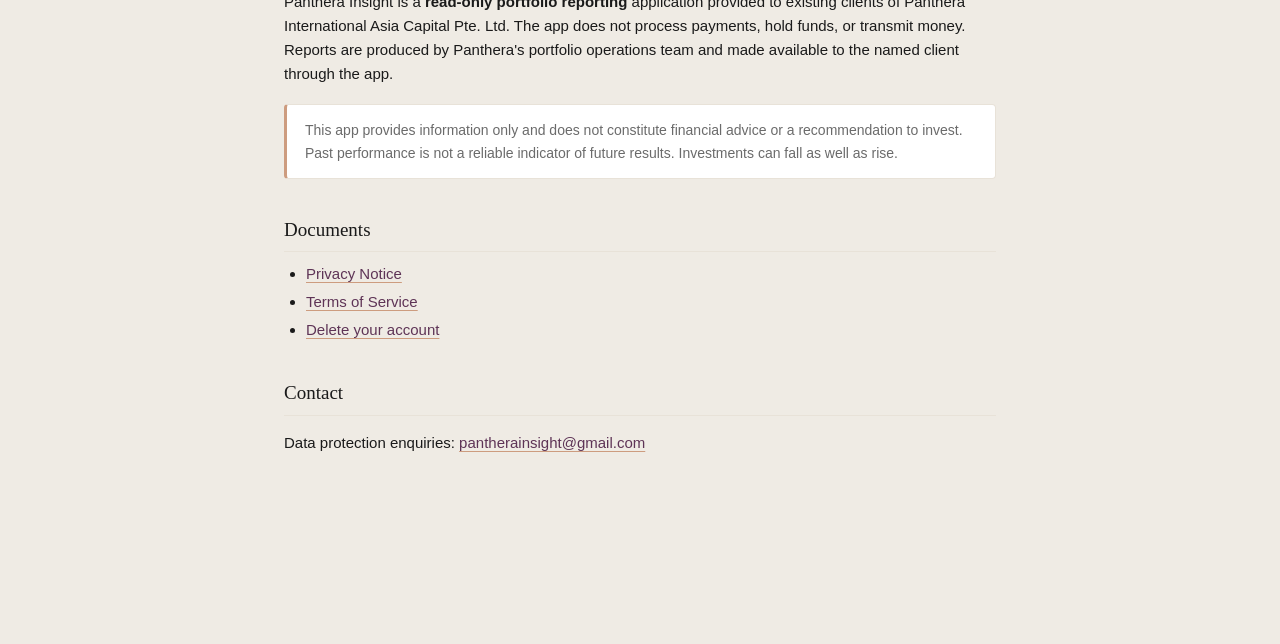
==== commit cd592424: "Update delete account terms." ====
--- a/index.html
+++ b/index.html
@@ -73,7 +73,7 @@
       Authority of Singapore under Capital Markets Services Licence
       <span class="mono">CMS101735</span>, to existing clients of
       Panthera for the purpose of viewing portfolio information prepared
-      by Panthera's portfolio operations team.
+      by Panthera Singapore's team.
     </p>
     <p>
       The App does not place trades, hold client monies, transmit funds,
--- a/style.css
+++ b/style.css
@@ -67,6 +67,15 @@
 
 * { box-sizing: border-box; }
 
+::selection {
+  background: var(--mid);
+  color: #fff;
+}
+::-moz-selection {
+  background: var(--mid);
+  color: #fff;
+}
+
 html, body { margin: 0; padding: 0; }
 
 body {
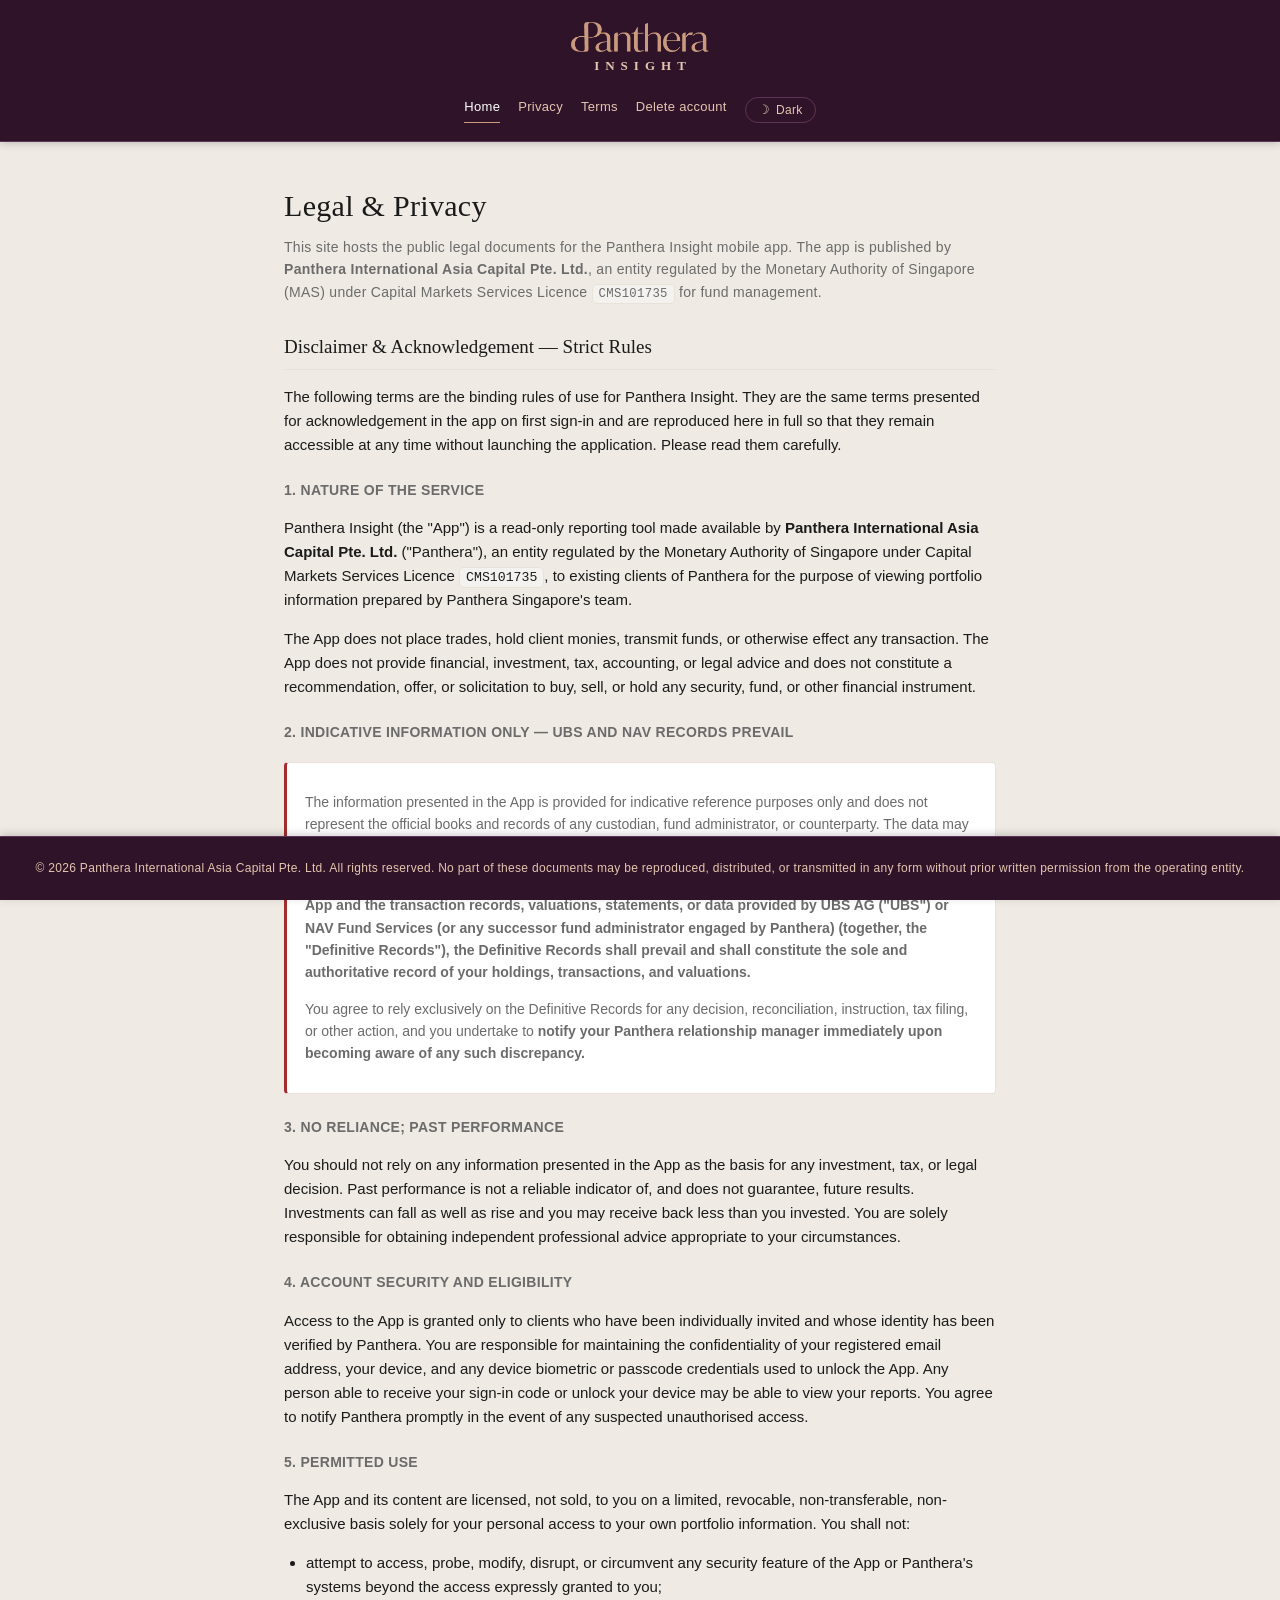
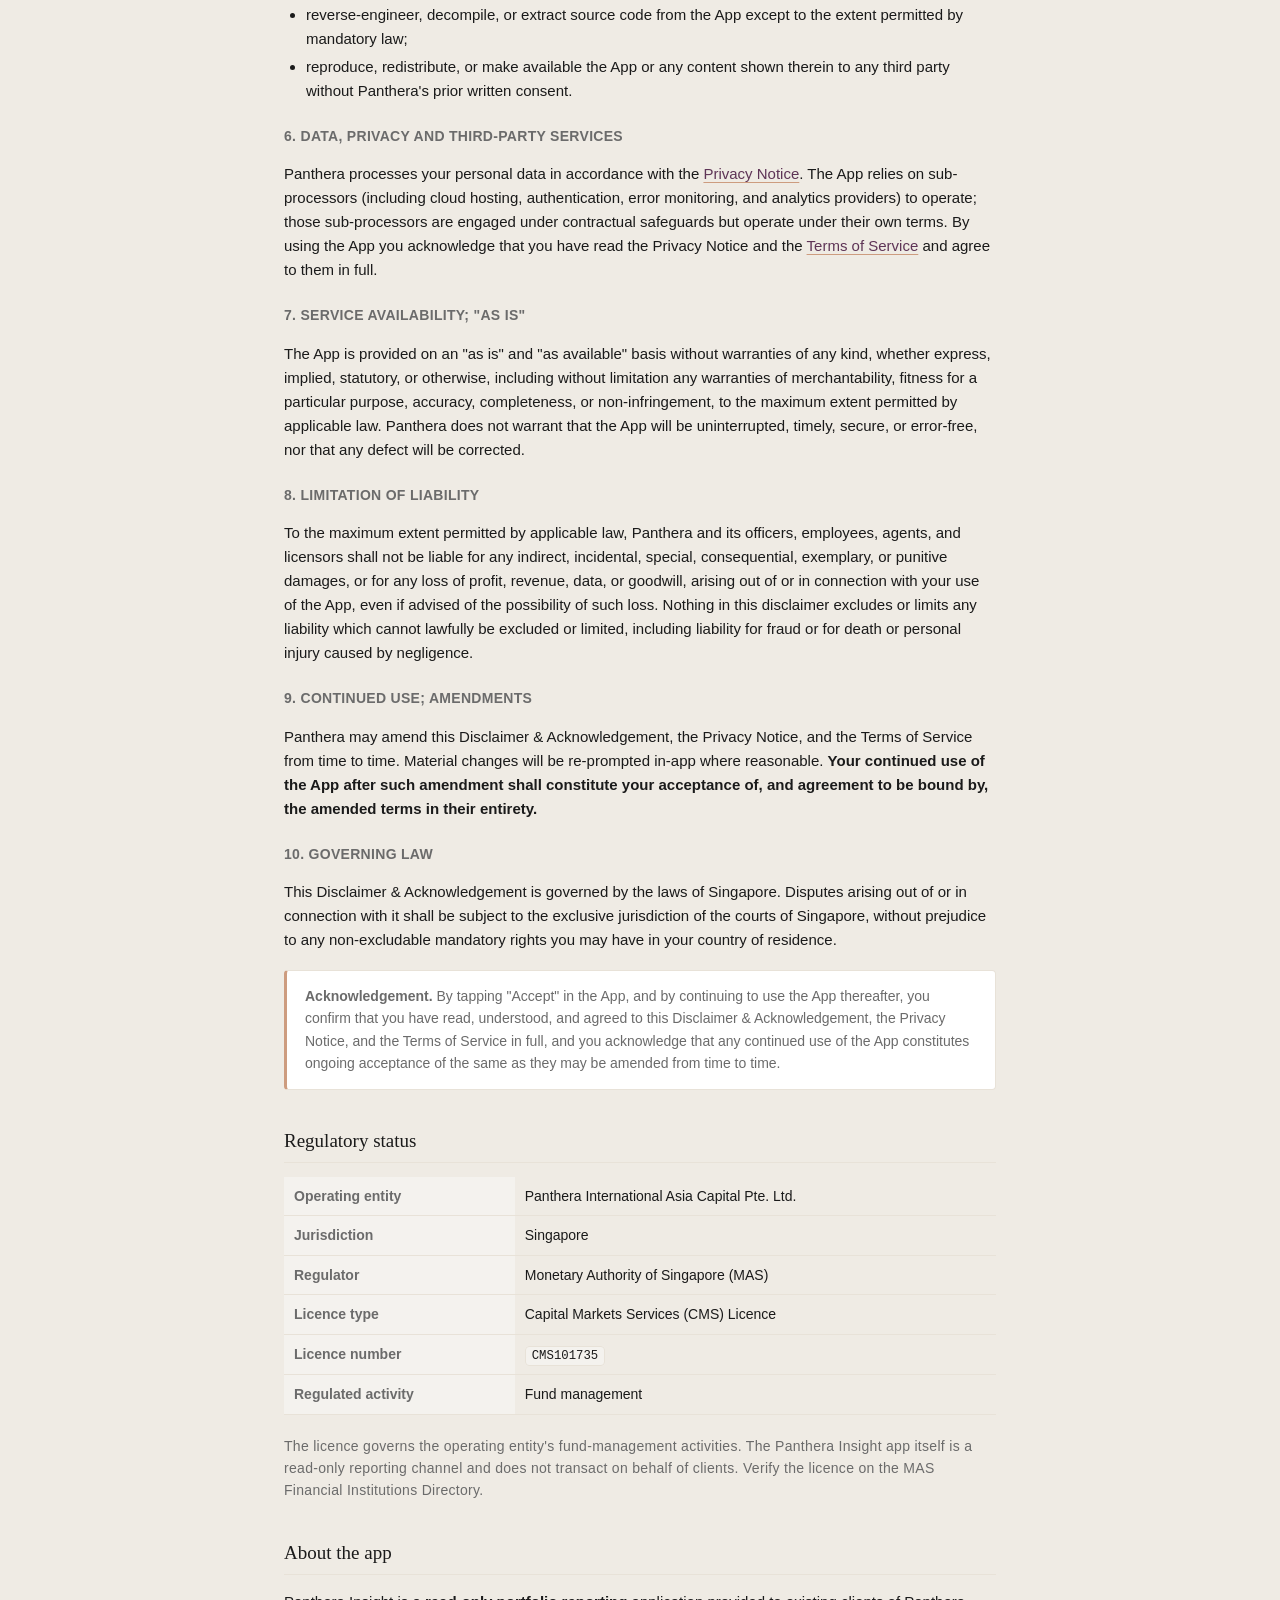
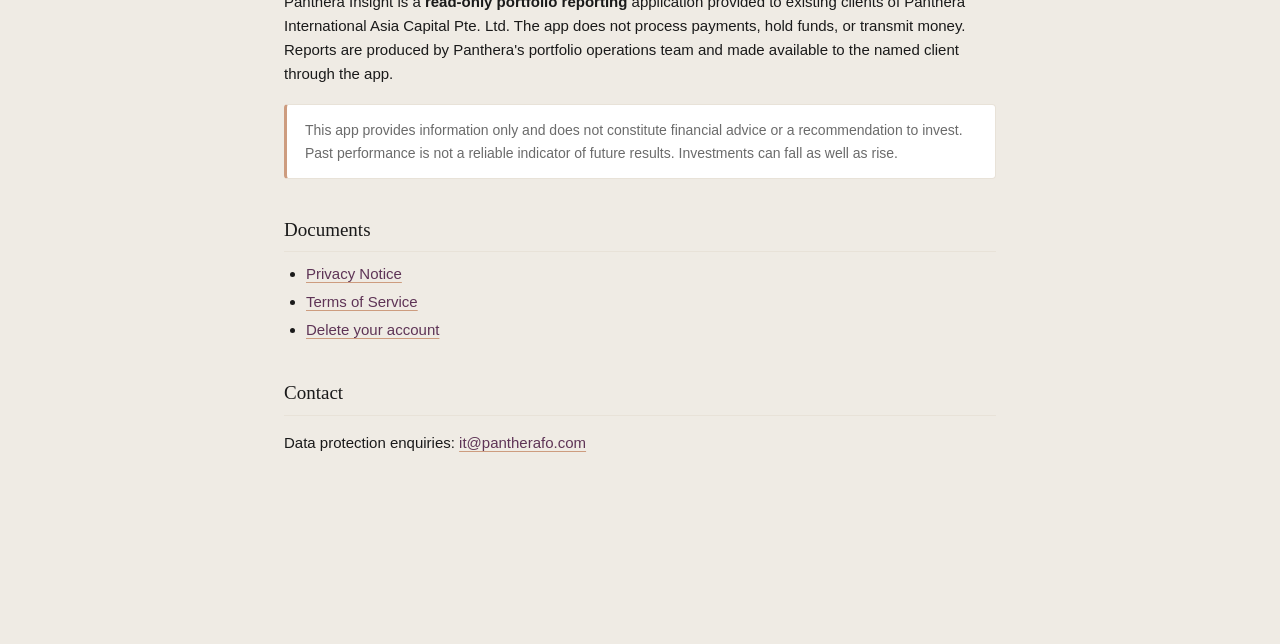
==== commit e1ae10bf: "Update app website." ====
--- a/index.html
+++ b/index.html
@@ -283,7 +283,7 @@
     <h2>Contact</h2>
     <p>
       Data protection enquiries:
-      <a href="mailto:pantherainsight@gmail.com">pantherainsight@gmail.com</a>
+      <a href="mailto:it@pantherafo.com">it@pantherafo.com</a>
     </p>
   </main>
   <footer class="site">
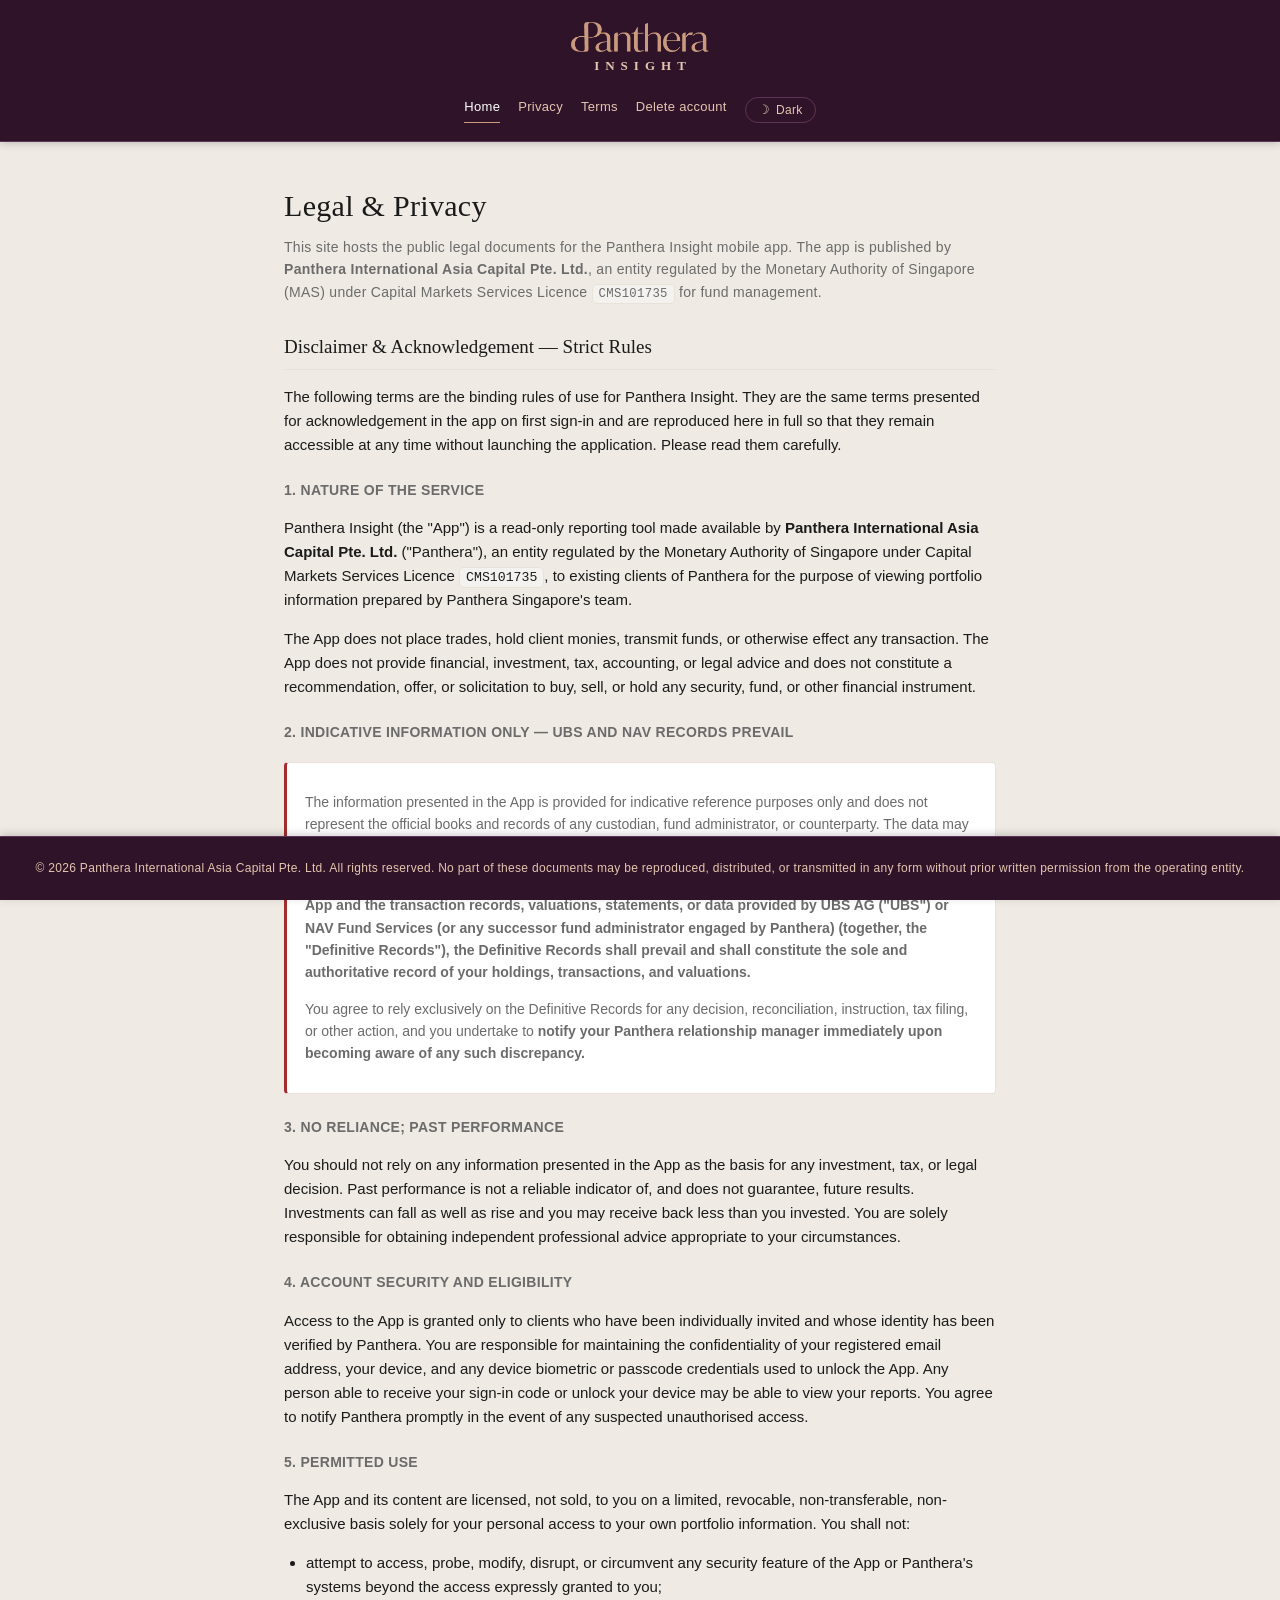
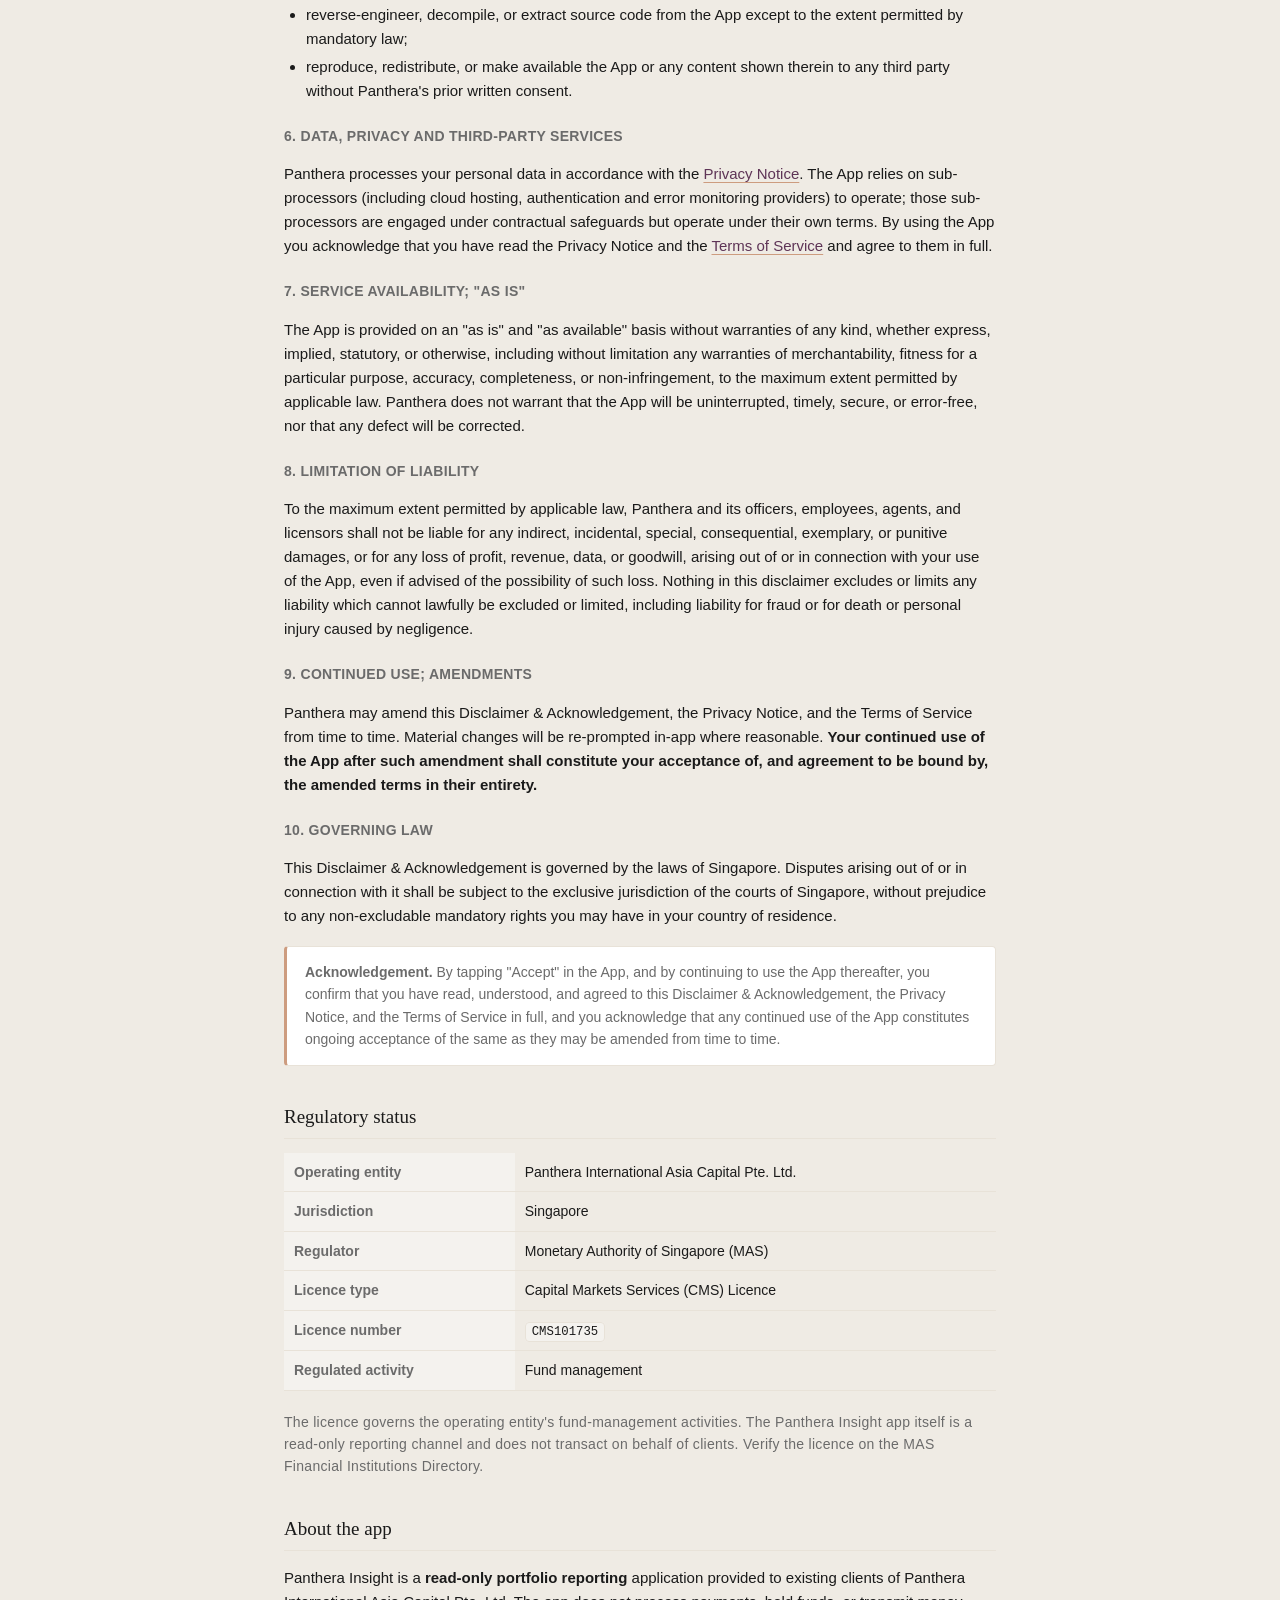
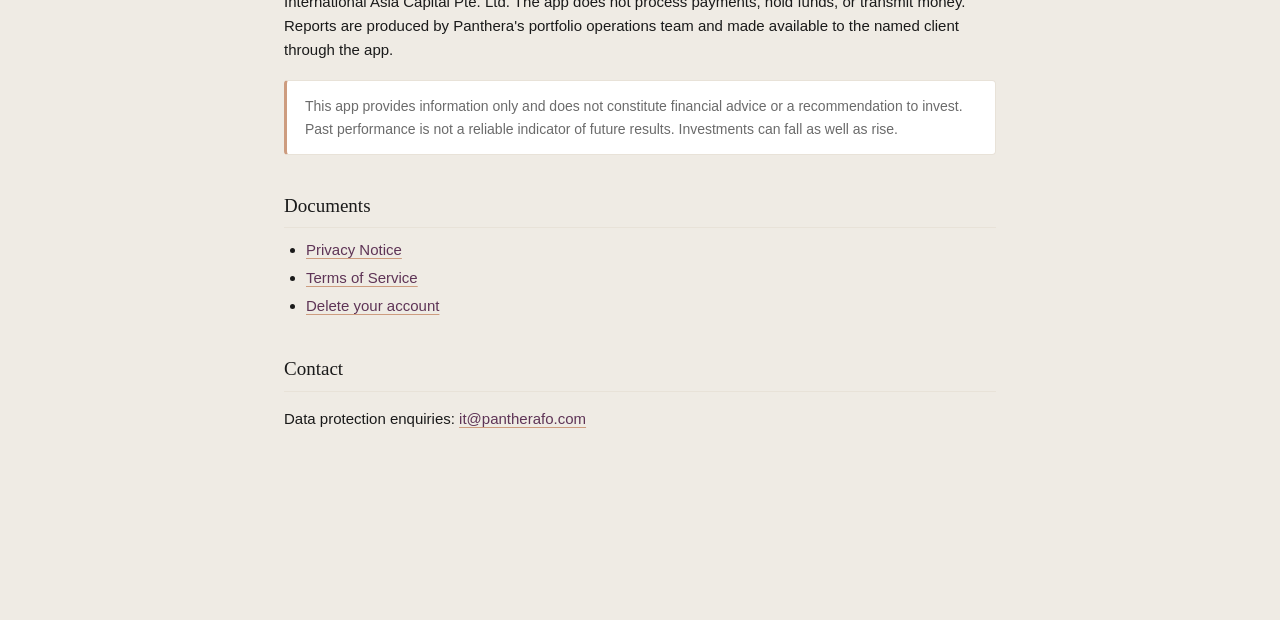
==== commit 5d616167: "Update terms and privacy website." ====
--- a/index.html
+++ b/index.html
@@ -156,8 +156,8 @@
     <p>
       Panthera processes your personal data in accordance with the
       <a href="privacy.html">Privacy Notice</a>. The App relies on
-      sub-processors (including cloud hosting, authentication, error
-      monitoring, and analytics providers) to operate; those
+      sub-processors (including cloud hosting, authentication and error
+      monitoring providers) to operate; those
       sub-processors are engaged under contractual safeguards but
       operate under their own terms. By using the App you acknowledge
       that you have read the Privacy Notice and the
